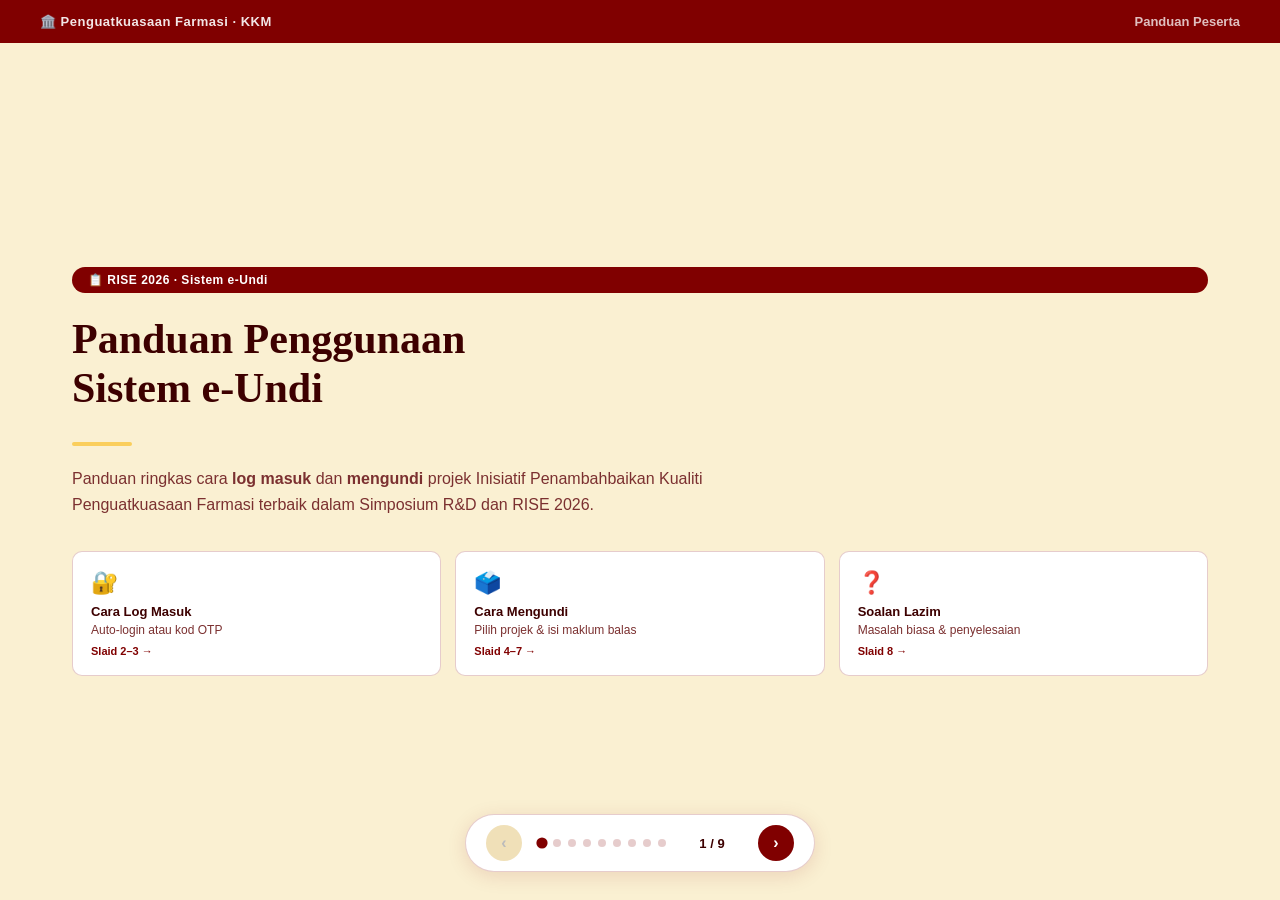
==== eUndi_RISE2026_Slaid_Peserta.html @ 943deac8 "kemaskini kad eUndi: guna eUndi_RISE2026_Slaid_Peserta.html" ====
<!DOCTYPE html>
<html lang="ms">
<head>
<meta charset="UTF-8">
<meta name="viewport" content="width=device-width, initial-scale=1.0">
<title>e-Undi RISE 2026 — Slaid Panduan Peserta</title>
<style>
*,*::before,*::after{box-sizing:border-box;margin:0;padding:0;}
:root{
  --cream:#FAF0D2;
  --cream-dark:#F0E0B8;
  --maroon:#800000;
  --maroon-dark:#3D0000;
  --maroon-light:#A52A2A;
  --maroon-bg:rgba(128,0,0,.08);
  --maroon-border:rgba(128,0,0,.2);
  --white:#FFFFFF;
  --grey:#7B3030;
  --gold:#FACE5C;
  --red-soft:#f87171;
  --transition:.45s cubic-bezier(.4,0,.2,1);
}

html,body{height:100%;overflow:hidden;font-family:'Segoe UI',Arial,sans-serif;background:var(--cream);}

/* ── Slide engine ── */
.deck{position:relative;width:100%;height:100vh;overflow:hidden;}
.slide{
  position:absolute;inset:0;
  display:flex;flex-direction:column;
  padding:0;
  opacity:0;pointer-events:none;
  transform:translateX(60px);
  transition:opacity var(--transition),transform var(--transition);
  background:var(--cream);
  overflow:hidden;
}
.slide.active{opacity:1;pointer-events:auto;transform:translateX(0);}
.slide.exit-left{opacity:0;transform:translateX(-60px);}

/* ── Header bar ── */
.slide-header{
  display:flex;align-items:center;justify-content:space-between;
  padding:14px 40px;
  background:var(--maroon);
  color:#fff;
  flex-shrink:0;
}
.sh-brand{font-size:13px;font-weight:700;letter-spacing:.5px;opacity:.9;}
.sh-title{font-size:13px;font-weight:600;opacity:.75;text-align:right;}

/* ── Slide body ── */
.slide-body{
  flex:1;display:flex;flex-direction:column;justify-content:center;
  padding:32px 72px;
  overflow:hidden;
}

/* ── Eyebrow ── */
.eyebrow{
  font-size:11px;letter-spacing:3px;text-transform:uppercase;
  color:var(--maroon);font-weight:700;margin-bottom:10px;
}

/* ── Headings ── */
h1.slide-h1{
  font-family:Georgia,'Times New Roman',serif;
  font-size:42px;font-weight:800;color:var(--maroon-dark);
  line-height:1.15;margin-bottom:14px;
}
h2.slide-h2{
  font-family:Georgia,'Times New Roman',serif;
  font-size:30px;font-weight:800;color:var(--maroon-dark);
  line-height:1.2;margin-bottom:12px;
}
.slide-sub{font-size:16px;color:var(--grey);line-height:1.65;max-width:680px;}

/* ── Cards grid ── */
.cards{display:grid;gap:16px;margin-top:20px;}
.cards.col2{grid-template-columns:repeat(2,1fr);}
.cards.col3{grid-template-columns:repeat(3,1fr);}
.card{
  background:var(--white);border:1px solid var(--maroon-border);
  border-radius:12px;padding:20px;
}
.card-ico{font-size:24px;margin-bottom:10px;}
.card-title{font-size:14px;font-weight:800;color:var(--maroon-dark);margin-bottom:6px;}
.card-desc{font-size:13px;color:var(--grey);line-height:1.55;}
.card.accent{border-left:4px solid var(--maroon);background:var(--maroon-bg);}
.card.accent .card-title{color:var(--maroon);}

/* ── Steps ── */
.steps{display:flex;flex-direction:column;gap:14px;margin-top:16px;}
.step{display:flex;align-items:flex-start;gap:16px;}
.step-num{
  width:32px;height:32px;border-radius:50%;
  background:var(--maroon);color:#fff;
  font-size:13px;font-weight:800;
  display:flex;align-items:center;justify-content:center;
  flex-shrink:0;margin-top:2px;
}
.step-content{}
.step-title{font-size:14px;font-weight:800;color:var(--maroon-dark);margin-bottom:2px;}
.step-desc{font-size:13px;color:var(--grey);line-height:1.55;}

/* ── Two-column layout ── */
.two-col{display:grid;grid-template-columns:1fr 1fr;gap:32px;align-items:center;margin-top:16px;}
.two-col.wide{grid-template-columns:1.2fr 1fr;}

/* ── Mock mini (login) ── */
.mini-mock{
  background:var(--white);border-radius:12px;overflow:hidden;
  box-shadow:0 8px 32px rgba(128,0,0,.15);
}
.mini-mock-bar{background:linear-gradient(135deg,#800000,#4a0000);padding:14px 18px;text-align:center;}
.mini-mock-bar .mml{font-size:9px;color:var(--gold);letter-spacing:2px;text-transform:uppercase;font-weight:700;margin-bottom:4px;}
.mini-mock-bar .mmt{font-size:11px;font-weight:800;color:#fff;line-height:1.4;}
.mini-mock-body{padding:18px;}
.mini-mock-label{font-size:10px;font-weight:700;color:#6e7781;text-transform:uppercase;margin-bottom:5px;}
.mini-mock-input{width:100%;padding:9px 11px;border:1.5px solid #d0d7de;border-radius:7px;font-size:13px;color:#24292f;background:#fff;margin-bottom:12px;}
.mini-mock-otp{font-size:22px;font-weight:700;letter-spacing:8px;text-align:center;color:#800000;border:1.5px solid #d0d7de;border-radius:7px;padding:9px;width:100%;margin-bottom:12px;}
.mini-mock-btn{width:100%;padding:11px;border:none;border-radius:7px;font-size:13px;font-weight:700;background:#800000;color:#fff;cursor:default;}
.mini-mock-link{display:block;text-align:center;margin-top:8px;font-size:11px;color:#6e7781;}
.mini-mock-spin{display:flex;align-items:center;gap:12px;padding:8px 0;}
.mini-mock-spinner{width:32px;height:32px;border:3px solid #f0e6d8;border-top-color:#800000;border-radius:50%;animation:spin .7s linear infinite;flex-shrink:0;}
@keyframes spin{to{transform:rotate(360deg);}}
.mini-mock-spin-text{font-size:13px;color:#555;}

/* ── Criteria box ── */
.criteria-box{
  background:var(--maroon-bg);border-left:4px solid var(--maroon);
  border-radius:8px;padding:16px 20px;margin-top:16px;
}
.criteria-box b{display:block;font-size:13px;font-weight:800;color:var(--maroon-dark);margin-bottom:8px;}
.criteria-box ul{padding-left:18px;}
.criteria-box li{font-size:13px;color:var(--grey);line-height:1.8;}

/* ── Feedback fields ── */
.fb-fields{display:flex;flex-direction:column;gap:12px;margin-top:16px;}
.fb-field{background:var(--white);border:1px solid var(--maroon-border);border-radius:8px;padding:14px 16px;}
.fb-field-num{font-size:10px;font-weight:700;color:var(--maroon);text-transform:uppercase;letter-spacing:1px;margin-bottom:4px;}
.fb-field-label{font-size:13px;font-weight:700;color:var(--maroon-dark);line-height:1.4;}
.fb-req-badge{display:inline-block;background:var(--maroon);color:#fff;font-size:10px;font-weight:700;padding:2px 7px;border-radius:10px;margin-left:6px;vertical-align:middle;}

/* ── FAQ ── */
.faq-list{display:flex;flex-direction:column;gap:10px;margin-top:16px;}
.faq-item{background:var(--white);border:1px solid var(--maroon-border);border-radius:8px;padding:14px 16px;}
.faq-q{font-size:13px;font-weight:800;color:var(--maroon-dark);margin-bottom:4px;display:flex;gap:10px;align-items:flex-start;}
.faq-q .fq-ico{color:var(--maroon);flex-shrink:0;}
.faq-a{font-size:12.5px;color:var(--grey);line-height:1.6;padding-left:22px;}

/* ── Callout ── */
.callout{
  background:var(--maroon-bg);border:1px solid var(--maroon-border);
  border-radius:10px;padding:14px 18px;
  display:flex;gap:12px;align-items:flex-start;margin-top:16px;
}
.callout .ci{font-size:18px;flex-shrink:0;}
.callout p{font-size:13px;color:var(--maroon-dark);line-height:1.6;}
.callout strong{color:var(--maroon);}

/* ── Title slide specific ── */
.title-slide .slide-body{padding:48px 72px;justify-content:center;}
.title-badge{
  display:inline-flex;align-items:center;gap:8px;
  background:var(--maroon);color:#fff;
  font-size:12px;font-weight:700;padding:6px 16px;border-radius:20px;
  margin-bottom:22px;letter-spacing:.5px;
}
.title-divider{width:60px;height:4px;background:var(--gold);border-radius:2px;margin:16px 0 20px;}
.title-cards{display:grid;grid-template-columns:repeat(3,1fr);gap:14px;margin-top:32px;}
.title-card{
  background:var(--white);border:1px solid var(--maroon-border);
  border-radius:10px;padding:18px;cursor:pointer;transition:all .2s;
}
.title-card:hover{border-color:var(--maroon);box-shadow:0 6px 20px rgba(128,0,0,.12);transform:translateY(-2px);}
.title-card .tc-ico{font-size:22px;margin-bottom:8px;}
.title-card .tc-title{font-size:13px;font-weight:800;color:var(--maroon-dark);margin-bottom:4px;}
.title-card .tc-desc{font-size:12px;color:var(--grey);}
.title-card .tc-go{font-size:11px;font-weight:700;color:var(--maroon);margin-top:8px;display:block;}

/* ── Close / final slide ── */
.final-big{font-size:64px;margin-bottom:16px;}
.contact-box{
  background:var(--white);border:1px solid var(--maroon-border);
  border-radius:12px;padding:24px 28px;margin-top:20px;max-width:480px;
}
.contact-box .ct{font-size:14px;font-weight:800;color:var(--maroon-dark);margin-bottom:6px;}
.contact-box .cd{font-size:13px;color:var(--grey);line-height:1.6;}

/* ── Nav controls ── */
#nav{
  position:fixed;bottom:28px;left:50%;transform:translateX(-50%);
  display:flex;align-items:center;gap:16px;
  background:var(--white);border:1px solid var(--maroon-border);
  border-radius:40px;padding:10px 20px;
  box-shadow:0 4px 20px rgba(128,0,0,.12);
  z-index:999;
}
.nav-btn{
  width:36px;height:36px;border-radius:50%;border:none;cursor:pointer;
  background:var(--maroon);color:#fff;font-size:16px;font-weight:700;
  display:flex;align-items:center;justify-content:center;
  transition:all .15s;
}
.nav-btn:hover{background:var(--maroon-light);}
.nav-btn:disabled{background:var(--cream-dark);color:#bbb;cursor:not-allowed;}
#slide-counter{font-size:13px;font-weight:700;color:var(--maroon-dark);min-width:60px;text-align:center;}
.nav-dots{display:flex;gap:7px;align-items:center;}
.nav-dot{
  width:8px;height:8px;border-radius:50%;
  background:rgba(128,0,0,.2);border:none;cursor:pointer;padding:0;
  transition:all .2s;
}
.nav-dot.active{background:var(--maroon);transform:scale(1.4);}

/* ── Progress bar ── */
#progress{
  position:fixed;top:0;left:0;height:3px;
  background:linear-gradient(90deg,var(--gold),var(--maroon));
  transition:width .3s ease;z-index:1000;
}

/* ── Pill / badge ── */
.pill{
  display:inline-block;background:var(--maroon);color:#fff;
  font-size:11px;font-weight:700;padding:3px 10px;border-radius:12px;
}
.pill.soft{background:var(--maroon-bg);color:var(--maroon);border:1px solid var(--maroon-border);}

/* ── Responsive ── */
@media(max-width:700px){
  .slide-body{padding:24px 28px;}
  h1.slide-h1{font-size:28px;}
  h2.slide-h2{font-size:22px;}
  .two-col,.cards.col2,.cards.col3,.title-cards{grid-template-columns:1fr;}
}
</style>
</head>
<body>

<div id="progress"></div>

<div class="deck" id="deck">

  <!-- ══════════ SLAID 1: TAJUK ══════════ -->
  <div class="slide title-slide active" data-slide="1">
    <div class="slide-header">
      <span class="sh-brand">🏛️ Penguatkuasaan Farmasi · KKM</span>
      <span class="sh-title">Panduan Peserta</span>
    </div>
    <div class="slide-body">
      <div class="title-badge">📋 RISE 2026 · Sistem e-Undi</div>
      <h1 class="slide-h1">Panduan Penggunaan<br>Sistem e-Undi</h1>
      <div class="title-divider"></div>
      <p class="slide-sub">Panduan ringkas cara <strong>log masuk</strong> dan <strong>mengundi</strong> projek Inisiatif Penambahbaikan Kualiti Penguatkuasaan Farmasi terbaik dalam Simposium R&amp;D dan RISE 2026.</p>
      <div class="title-cards">
        <div class="title-card" onclick="goTo(2)">
          <div class="tc-ico">🔐</div>
          <div class="tc-title">Cara Log Masuk</div>
          <div class="tc-desc">Auto-login atau kod OTP</div>
          <span class="tc-go">Slaid 2–3 →</span>
        </div>
        <div class="title-card" onclick="goTo(4)">
          <div class="tc-ico">🗳️</div>
          <div class="tc-title">Cara Mengundi</div>
          <div class="tc-desc">Pilih projek &amp; isi maklum balas</div>
          <span class="tc-go">Slaid 4–7 →</span>
        </div>
        <div class="title-card" onclick="goTo(8)">
          <div class="tc-ico">❓</div>
          <div class="tc-title">Soalan Lazim</div>
          <div class="tc-desc">Masalah biasa &amp; penyelesaian</div>
          <span class="tc-go">Slaid 8 →</span>
        </div>
      </div>
    </div>
  </div>

  <!-- ══════════ SLAID 2: LOG MASUK ══════════ -->
  <div class="slide" data-slide="2">
    <div class="slide-header">
      <span class="sh-brand">🔐 Log Masuk</span>
      <span class="sh-title">Panduan 1</span>
    </div>
    <div class="slide-body">
      <div class="eyebrow">Panduan 1 · Log Masuk</div>
      <h2 class="slide-h2">Dua Cara Log Masuk</h2>
      <p class="slide-sub">Akses kepada sistem terhad kepada emel rasmi <span class="pill soft">@moh.gov.my</span> peserta persidangan sahaja.</p>
      <div class="cards col2" style="margin-top:24px;">
        <div class="card accent">
          <div class="card-ico">⚡</div>
          <div class="card-title">Kaedah 1 — Auto-Login</div>
          <div class="card-desc" style="margin-bottom:14px;">Sistem mengesahkan akaun anda secara automatik apabila halaman dibuka. Jika berjaya, anda terus ke borang pengundian tanpa perlu taip apa-apa.</div>
          <span class="pill">@moh.gov.my yang layak</span>
        </div>
        <div class="card accent">
          <div class="card-ico">✉️</div>
          <div class="card-title">Kaedah 2 — Kod OTP</div>
          <div class="card-desc" style="margin-bottom:14px;">Jika auto-login gagal, masukkan emel anda dan sistem akan menghantar kod OTP 6 digit. Masukkan kod tersebut untuk log masuk.</div>
          <span class="pill">Sah selama 10 minit</span>
        </div>
      </div>
      <div class="callout">
        <span class="ci">🛡️</span>
        <p>Sesi anda sah selama <strong>8 jam</strong>. OTP sah selama <strong>10 minit</strong> sahaja. Jangan kongsi kod OTP anda dengan sesiapa.</p>
      </div>
    </div>
  </div>

  <!-- ══════════ SLAID 3: LANGKAH LOG MASUK OTP ══════════ -->
  <div class="slide" data-slide="3">
    <div class="slide-header">
      <span class="sh-brand">🔐 Log Masuk — Langkah OTP</span>
      <span class="sh-title">Panduan 1 (sambungan)</span>
    </div>
    <div class="slide-body">
      <div class="eyebrow">Panduan 1 · Proses Log Masuk OTP</div>
      <h2 class="slide-h2">Langkah-Langkah Log Masuk</h2>
      <div class="two-col wide" style="margin-top:4px;">
        <div class="steps">
          <div class="step">
            <div class="step-num">1</div>
            <div class="step-content">
              <div class="step-title">Buka pautan sistem</div>
              <div class="step-desc">Klik pautan e-Undi yang dikongsi oleh Urus Setia melalui pelayar web.</div>
            </div>
          </div>
          <div class="step">
            <div class="step-num">2</div>
            <div class="step-content">
              <div class="step-title">Sistem mengesahkan akaun</div>
              <div class="step-desc">Auto-login dijalankan. Jika berjaya — anda terus ke borang. Jika gagal — lanjut ke langkah 3.</div>
            </div>
          </div>
          <div class="step">
            <div class="step-num">3</div>
            <div class="step-content">
              <div class="step-title">Masukkan alamat emel</div>
              <div class="step-desc">Taipkan emel rasmi <strong>@moh.gov.my</strong> anda, kemudian klik <em>"Hantar Kod OTP"</em>.</div>
            </div>
          </div>
          <div class="step">
            <div class="step-num">4</div>
            <div class="step-content">
              <div class="step-title">Masukkan kod OTP (6 digit)</div>
              <div class="step-desc">Semak emel anda. Masukkan kod 6 digit, klik <em>"Sahkan &amp; Log Masuk"</em>.</div>
            </div>
          </div>
          <div class="step">
            <div class="step-num">5</div>
            <div class="step-content">
              <div class="step-title">Log masuk berjaya</div>
              <div class="step-desc">Anda dialihkan ke borang pengundian. Sedia untuk mengundi!</div>
            </div>
          </div>
        </div>
        <div class="mini-mock">
          <div class="mini-mock-bar">
            <div class="mml">Sistem e-Undi · RISE 2026</div>
            <div class="mmt">🔐 Log Masuk Sistem</div>
          </div>
          <div class="mini-mock-body">
            <div class="mini-mock-spin">
              <div class="mini-mock-spinner"></div>
              <div class="mini-mock-spin-text">Mengesahkan akaun anda...</div>
            </div>
            <div style="border-top:1px solid #eee;margin:12px 0 10px;"></div>
            <div class="mini-mock-label">Alamat Emel</div>
            <input class="mini-mock-input" value="ali.bin.ahmad@moh.gov.my" readonly>
            <button class="mini-mock-btn">Hantar Kod OTP →</button>
            <div style="border-top:1px solid #eee;margin:12px 0 10px;"></div>
            <div class="mini-mock-label">Kod OTP (6 digit)</div>
            <input class="mini-mock-otp" value="4 7 2 9 1 5" readonly>
            <button class="mini-mock-btn">✅ Sahkan &amp; Log Masuk</button>
            <span class="mini-mock-link">🔄 Hantar semula OTP</span>
          </div>
        </div>
      </div>
    </div>
  </div>

  <!-- ══════════ SLAID 4: BORANG PENGUNDIAN ══════════ -->
  <div class="slide" data-slide="4">
    <div class="slide-header">
      <span class="sh-brand">🗳️ Cara Mengundi</span>
      <span class="sh-title">Panduan 2</span>
    </div>
    <div class="slide-body">
      <div class="eyebrow">Panduan 2 · Borang Pengundian</div>
      <h2 class="slide-h2">Borang Pengundian</h2>
      <p class="slide-sub">Selepas log masuk, borang pengundian dipaparkan secara automatik. Anda perlu melengkapkan <strong>dua bahagian</strong> sebelum menghantar undi.</p>
      <div class="cards col2" style="margin-top:20px;">
        <div class="card accent">
          <div class="card-ico">🗳️</div>
          <div class="card-title">Bahagian 1 — Pilihan Projek</div>
          <div class="card-desc">Semak poster dan abstrak setiap projek, kemudian pilih <strong>tepat 3 projek</strong> terbaik berdasarkan kriteria penilaian.</div>
        </div>
        <div class="card accent">
          <div class="card-ico">💬</div>
          <div class="card-title">Bahagian 2 — Maklum Balas <span class="pill" style="font-size:10px;">Wajib</span></div>
          <div class="card-desc">Isi ketiga-tiga ruangan maklum balas. Bahagian ini <strong>wajib</strong> — undi tidak boleh dihantar jika maklum balas tidak lengkap.</div>
        </div>
      </div>
      <div class="criteria-box">
        <b>Kriteria Pemilihan Projek:</b>
        <ul>
          <li>Kualiti projek</li>
          <li>Kreativiti dan inovasi</li>
          <li>Impak serta nilai tambah kepada penguatkuasaan farmasi</li>
          <li>Keberkesanan penyampaian dan daya tarikan pembentangan</li>
        </ul>
      </div>
    </div>
  </div>

  <!-- ══════════ SLAID 5: PILIH PROJEK ══════════ -->
  <div class="slide" data-slide="5">
    <div class="slide-header">
      <span class="sh-brand">🗳️ Pilih Projek</span>
      <span class="sh-title">Panduan 2 · Bahagian 1</span>
    </div>
    <div class="slide-body">
      <div class="eyebrow">Panduan 2 · Bahagian 1 — Pilihan Projek</div>
      <h2 class="slide-h2">Cara Memilih 3 Projek</h2>
      <div class="two-col">
        <div class="steps">
          <div class="step">
            <div class="step-num">1</div>
            <div class="step-content">
              <div class="step-title">Semak dokumen projek</div>
              <div class="step-desc">Klik butang <strong>📄 Poster</strong> atau <strong>📋 Abstrak</strong> pada setiap kad projek untuk membaca dokumen sebelum membuat penilaian.</div>
            </div>
          </div>
          <div class="step">
            <div class="step-num">2</div>
            <div class="step-content">
              <div class="step-title">Pilih projek</div>
              <div class="step-desc">Klik pada kad projek atau tandakan kotak semak <em>"Pilih projek ini"</em>. Kad yang dipilih akan diserlahkan.</div>
            </div>
          </div>
          <div class="step">
            <div class="step-num">3</div>
            <div class="step-content">
              <div class="step-title">Pilih tepat 3 projek</div>
              <div class="step-desc">Anda mesti memilih <strong>tepat 3 projek</strong>. Sistem akan menghalang pilihan ke-4. Nyahpilih sebelum menukar pilihan.</div>
            </div>
          </div>
          <div class="step">
            <div class="step-num">4</div>
            <div class="step-content">
              <div class="step-title">Semak penanda pilihan</div>
              <div class="step-desc">Bar bawah menunjukkan <em>"Dipilih: X daripada 3 projek"</em>. Pastikan kiraan mencapai 3.</div>
            </div>
          </div>
        </div>
        <div>
          <div class="card" style="margin-bottom:12px;border-color:var(--gold);background:rgba(250,206,92,.08);">
            <div style="display:flex;justify-content:space-between;align-items:flex-start;margin-bottom:8px;">
              <span style="background:#800000;color:var(--gold);font-size:10px;font-weight:800;padding:2px 8px;border-radius:4px;">QII-02</span>
              <span style="font-size:18px;">✅</span>
            </div>
            <div style="font-size:13px;font-weight:700;color:var(--maroon-dark);margin-bottom:10px;">Aplikasi Semakan Status Sampel Forensik Farmasi</div>
            <div style="display:flex;gap:6px;margin-bottom:10px;">
              <button style="padding:5px 10px;border:1px solid var(--maroon-border);border-radius:6px;font-size:11px;background:var(--white);color:var(--maroon-dark);">📄 Poster</button>
              <button style="padding:5px 10px;border:1px solid var(--maroon-border);border-radius:6px;font-size:11px;background:var(--white);color:var(--maroon-dark);">📋 Abstrak</button>
            </div>
            <div style="border-top:1px solid var(--maroon-border);padding-top:8px;font-size:12px;color:var(--grey);">☑ Pilih projek ini</div>
          </div>
          <div class="callout" style="margin-top:0;">
            <span class="ci">💡</span>
            <p>Semak poster dan abstrak <strong>sebelum</strong> membuat pilihan undi. Undi adalah <strong>muktamad</strong> dan tidak boleh diubah.</p>
          </div>
        </div>
      </div>
    </div>
  </div>

  <!-- ══════════ SLAID 6: MAKLUM BALAS ══════════ -->
  <div class="slide" data-slide="6">
    <div class="slide-header">
      <span class="sh-brand">💬 Maklum Balas Peserta</span>
      <span class="sh-title">Panduan 2 · Bahagian 2</span>
    </div>
    <div class="slide-body">
      <div class="eyebrow">Panduan 2 · Bahagian 2 — Maklum Balas</div>
      <h2 class="slide-h2">Maklum Balas Peserta <span class="pill" style="font-size:14px;vertical-align:middle;">Wajib</span></h2>
      <p class="slide-sub" style="margin-bottom:0;">Ketiga-tiga ruangan maklum balas di bawah adalah <strong>wajib diisi</strong> sebelum undi boleh dihantar. Pandangan anda digunakan bagi menambah baik pelaksanaan RISE pada masa hadapan.</p>
      <div class="fb-fields">
        <div class="fb-field">
          <div class="fb-field-num">Ruangan 1</div>
          <div class="fb-field-label">Penilaian dan Maklum Balas terhadap Projek R&amp;D Penguatkuasaan Farmasi</div>
        </div>
        <div class="fb-field">
          <div class="fb-field-num">Ruangan 2</div>
          <div class="fb-field-label">Penilaian dan Maklum Balas terhadap Projek Inisiatif Penambahbaikan Kualiti Penguatkuasaan Farmasi</div>
        </div>
        <div class="fb-field">
          <div class="fb-field-num">Ruangan 3</div>
          <div class="fb-field-label">Penilaian dan Maklum Balas terhadap Penganjuran RISE 2026</div>
        </div>
      </div>
    </div>
  </div>

  <!-- ══════════ SLAID 7: HANTAR UNDI ══════════ -->
  <div class="slide" data-slide="7">
    <div class="slide-header">
      <span class="sh-brand">✓ Hantar Undi</span>
      <span class="sh-title">Panduan 2 · Penghantaran</span>
    </div>
    <div class="slide-body">
      <div class="eyebrow">Panduan 2 · Penghantaran Undi</div>
      <h2 class="slide-h2">Cara Hantar Undi</h2>
      <div class="two-col">
        <div class="steps">
          <div class="step">
            <div class="step-num">1</div>
            <div class="step-content">
              <div class="step-title">Pastikan syarat dipenuhi</div>
              <div class="step-desc">Tepat <strong>3 projek dipilih</strong> <em>dan</em> <strong>ketiga-tiga maklum balas diisi</strong>. Jika syarat belum lengkap, mesej amaran akan dipaparkan.</div>
            </div>
          </div>
          <div class="step">
            <div class="step-num">2</div>
            <div class="step-content">
              <div class="step-title">Klik "✓ Hantar Undi"</div>
              <div class="step-desc">Butang hanya aktif apabila kedua-dua syarat di atas dipenuhi. Klik untuk meneruskan.</div>
            </div>
          </div>
          <div class="step">
            <div class="step-num">3</div>
            <div class="step-content">
              <div class="step-title">Sahkan dalam tetingkap pengesahan</div>
              <div class="step-desc">Semak senarai 3 projek pilihan anda. Klik <em>"Ya, Hantar Undi"</em> untuk menghantar secara muktamad.</div>
            </div>
          </div>
          <div class="step">
            <div class="step-num">4</div>
            <div class="step-content">
              <div class="step-title">Undi berjaya direkodkan</div>
              <div class="step-desc">Skrin pengesahan dipaparkan. Undi anda telah selamat tersimpan dalam sistem.</div>
            </div>
          </div>
        </div>
        <div>
          <div class="callout" style="margin-top:0;">
            <span class="ci">⚠️</span>
            <p>Undi adalah <strong>muktamad</strong> dan tidak boleh diubah selepas dihantar. Semak pilihan anda dengan teliti sebelum mengesahkan.</p>
          </div>
          <div style="margin-top:14px;background:var(--white);border:1px solid var(--maroon-border);border-radius:10px;padding:16px 18px;">
            <div style="font-size:12px;font-weight:700;color:var(--grey);margin-bottom:10px;text-transform:uppercase;letter-spacing:.5px;">Bar Penghantaran</div>
            <div style="display:flex;justify-content:space-between;align-items:center;gap:10px;">
              <div>
                <div style="font-size:12px;color:var(--grey);">Dipilih: <span style="font-weight:800;color:var(--maroon);font-size:16px;">3</span> daripada <strong>3</strong> projek</div>
                <div style="font-size:11px;color:var(--grey);margin-top:2px;">Maklum balas: ✅ Lengkap</div>
              </div>
              <button style="background:#800000;color:#fff;border:none;padding:10px 16px;border-radius:8px;font-size:13px;font-weight:800;cursor:default;">✓ Hantar Undi</button>
            </div>
          </div>
        </div>
      </div>
    </div>
  </div>

  <!-- ══════════ SLAID 8: SOALAN LAZIM ══════════ -->
  <div class="slide" data-slide="8">
    <div class="slide-header">
      <span class="sh-brand">❓ Soalan Lazim dan Petua</span>
      <span class="sh-title">Bantuan</span>
    </div>
    <div class="slide-body">
      <div class="eyebrow">Bantuan</div>
      <h2 class="slide-h2">Soalan Lazim dan Petua</h2>
      <div class="faq-list">
        <div class="faq-item">
          <div class="faq-q"><span class="fq-ico">Q</span><span>Kod OTP saya tidak sampai?</span></div>
          <div class="faq-a">Semak folder spam/sampah dalam emel anda. OTP sah selama 10 minit — jika tamat tempoh, klik "🔄 Hantar semula OTP". Jika masalah berterusan, hubungi Urus Setia.</div>
        </div>
        <div class="faq-item">
          <div class="faq-q"><span class="fq-ico">Q</span><span>Emel saya bukan @moh.gov.my — boleh undi?</span></div>
          <div class="faq-a">Tidak. Akses terhad kepada emel rasmi <strong>@moh.gov.my</strong> peserta persidangan sahaja. Hubungi Urus Setia jika ada masalah.</div>
        </div>
        <div class="faq-item">
          <div class="faq-q"><span class="fq-ico">Q</span><span>Butang "Hantar Undi" tidak aktif?</span></div>
          <div class="faq-a">Butang aktif hanya apabila <strong>tepat 3 projek dipilih</strong> DAN <strong>ketiga-tiga maklum balas diisi</strong>. Semak kedua-dua syarat tersebut.</div>
        </div>
        <div class="faq-item">
          <div class="faq-q"><span class="fq-ico">Q</span><span>Undi boleh diubah selepas dihantar?</span></div>
          <div class="faq-a">Tidak. Undi adalah muktamad. Tetingkap pengesahan dipaparkan sebelum penghantaran — semak pilihan anda dengan teliti. Jika kesilapan berlaku, hubungi pentadbir sistem.</div>
        </div>
        <div class="faq-item">
          <div class="faq-q"><span class="fq-ico">Q</span><span>Menggunakan komputer yang dikongsi — bagaimana log keluar?</span></div>
          <div class="faq-a">Klik "🚪 Log Keluar" di penjuru atas kanan. Sesi akan ditamatkan. Penting untuk dilakukan pada peranti yang dikongsi.</div>
        </div>
      </div>
    </div>
  </div>

  <!-- ══════════ SLAID 9: PENUTUP ══════════ -->
  <div class="slide" data-slide="9">
    <div class="slide-header">
      <span class="sh-brand">📞 Hubungi Urus Setia</span>
      <span class="sh-title">Penutup</span>
    </div>
    <div class="slide-body" style="align-items:flex-start;">
      <div class="eyebrow">Penutup</div>
      <h2 class="slide-h2">Terima kasih kerana mengundi!</h2>
      <p class="slide-sub" style="margin-bottom:0;">Pandangan dan cadangan anda amat dihargai — segala maklum balas yang diberikan akan digunakan bagi menambah baik pelaksanaan RISE pada masa hadapan.</p>
      <div class="contact-box">
        <div class="ct">📞 Perlu bantuan?</div>
        <div class="cd">Hubungi Urus Setia / Jawatankuasa RISE 2026 untuk sebarang pertanyaan berkaitan pendaftaran pengundi, masalah log masuk, atau isu teknikal semasa sesi pengundian.</div>
      </div>
      <div class="cards col3" style="margin-top:20px;">
        <div class="card" style="text-align:center;">
          <div style="font-size:28px;margin-bottom:8px;">🔐</div>
          <div class="card-title">Log Masuk</div>
          <div class="card-desc">Auto-login atau OTP @moh.gov.my</div>
        </div>
        <div class="card" style="text-align:center;">
          <div style="font-size:28px;margin-bottom:8px;">🗳️</div>
          <div class="card-title">Pilih 3 Projek</div>
          <div class="card-desc">Semak poster &amp; abstrak sebelum mengundi</div>
        </div>
        <div class="card" style="text-align:center;">
          <div style="font-size:28px;margin-bottom:8px;">💬</div>
          <div class="card-title">Isi Maklum Balas</div>
          <div class="card-desc">3 ruangan wajib sebelum hantar undi</div>
        </div>
      </div>
      <div style="margin-top:20px;font-size:12px;color:var(--grey);text-align:center;width:100%;">Jawatankuasa RISE © 2026 · Penguatkuasaan Farmasi, Kementerian Kesihatan Malaysia</div>
    </div>
  </div>

</div><!-- /.deck -->

<!-- Navigation -->
<div id="nav">
  <button class="nav-btn" id="btn-prev" onclick="prevSlide()" disabled>‹</button>
  <div class="nav-dots" id="nav-dots"></div>
  <span id="slide-counter">1 / 9</span>
  <button class="nav-btn" id="btn-next" onclick="nextSlide()">›</button>
</div>

<script>
var TOTAL = 9;
var current = 1;

function buildDots() {
  var c = document.getElementById('nav-dots');
  for (var i = 1; i <= TOTAL; i++) {
    var d = document.createElement('button');
    d.className = 'nav-dot' + (i === 1 ? ' active' : '');
    d.setAttribute('data-s', i);
    d.onclick = (function(n){ return function(){ goTo(n); }; })(i);
    c.appendChild(d);
  }
}

function goTo(n) {
  if (n < 1 || n > TOTAL || n === current) return;
  var prev = document.querySelector('.slide.active');
  if (prev) { prev.classList.add('exit-left'); prev.classList.remove('active'); }
  setTimeout(function() { if (prev) prev.classList.remove('exit-left'); }, 460);
  current = n;
  var next = document.querySelector('.slide[data-slide="'+n+'"]');
  if (next) { next.classList.add('active'); }
  updateNav();
}

function nextSlide() { goTo(current + 1); }
function prevSlide() { goTo(current - 1); }

function updateNav() {
  document.getElementById('slide-counter').textContent = current + ' / ' + TOTAL;
  document.getElementById('btn-prev').disabled = current === 1;
  document.getElementById('btn-next').disabled = current === TOTAL;
  document.querySelectorAll('.nav-dot').forEach(function(d) {
    d.classList.toggle('active', parseInt(d.getAttribute('data-s')) === current);
  });
  var pct = ((current - 1) / (TOTAL - 1)) * 100;
  document.getElementById('progress').style.width = pct + '%';
}

document.addEventListener('keydown', function(e) {
  if (e.key === 'ArrowRight' || e.key === 'ArrowDown') nextSlide();
  if (e.key === 'ArrowLeft'  || e.key === 'ArrowUp')   prevSlide();
});

// Swipe support
var touchX = null;
document.addEventListener('touchstart', function(e){ touchX = e.touches[0].clientX; });
document.addEventListener('touchend', function(e){
  if (touchX === null) return;
  var dx = e.changedTouches[0].clientX - touchX;
  if (Math.abs(dx) > 50) { dx < 0 ? nextSlide() : prevSlide(); }
  touchX = null;
});

buildDots();
updateNav();
</script>
</body>
</html>
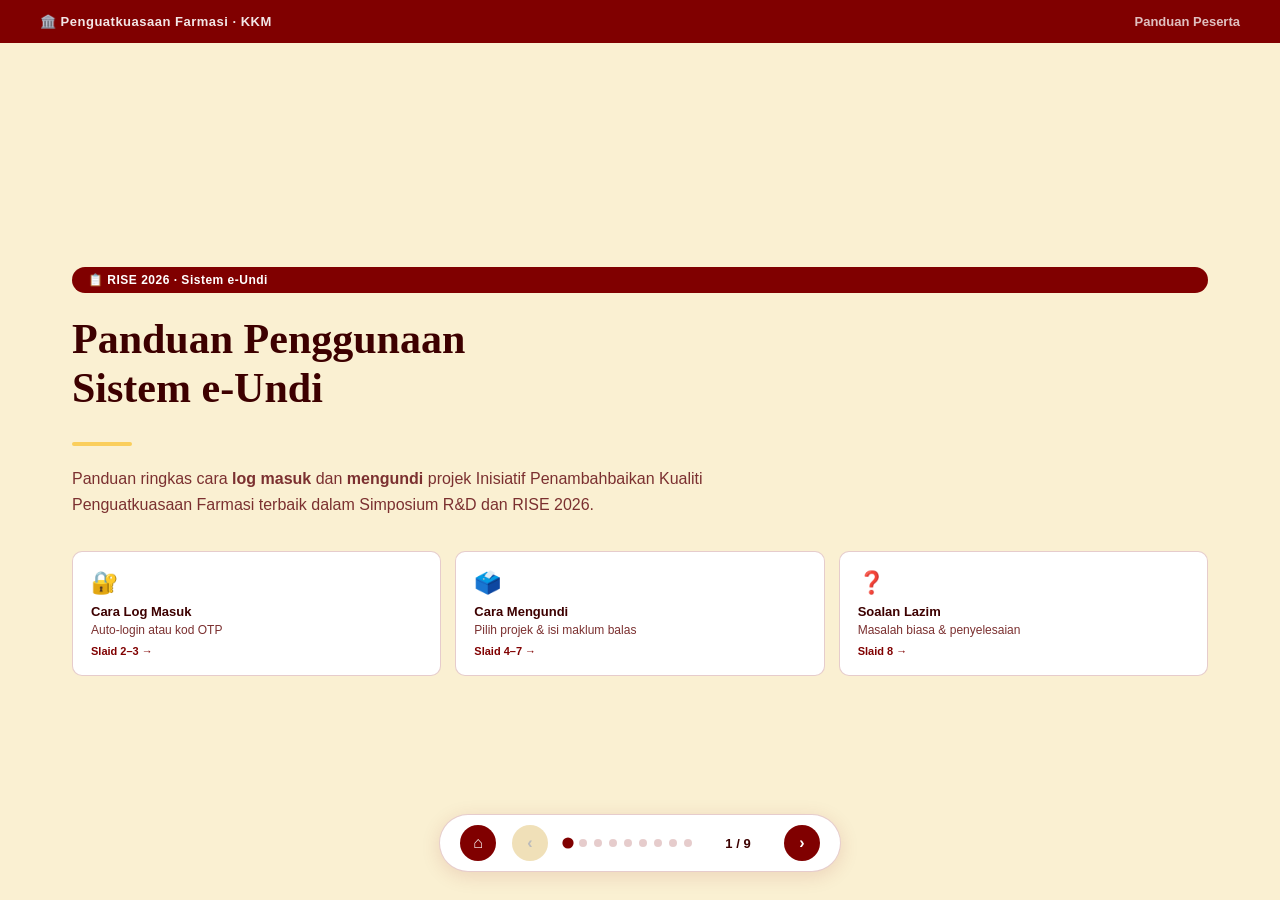
==== commit f23a28ac: "eUndi: tambah butang Home, buka dalam tab sama" ====
--- a/eUndi_RISE2026_Slaid_Peserta.html
+++ b/eUndi_RISE2026_Slaid_Peserta.html
@@ -636,6 +636,7 @@
 
 <!-- Navigation -->
 <div id="nav">
+  <button class="nav-btn" id="btn-home" onclick="goHome()" title="Kembali ke Laman Utama">⌂</button>
   <button class="nav-btn" id="btn-prev" onclick="prevSlide()" disabled>‹</button>
   <div class="nav-dots" id="nav-dots"></div>
   <span id="slide-counter">1 / 9</span>
@@ -670,6 +671,7 @@
 
 function nextSlide() { goTo(current + 1); }
 function prevSlide() { goTo(current - 1); }
+function goHome() { window.location.href = 'index.html'; }
 
 function updateNav() {
   document.getElementById('slide-counter').textContent = current + ' / ' + TOTAL;
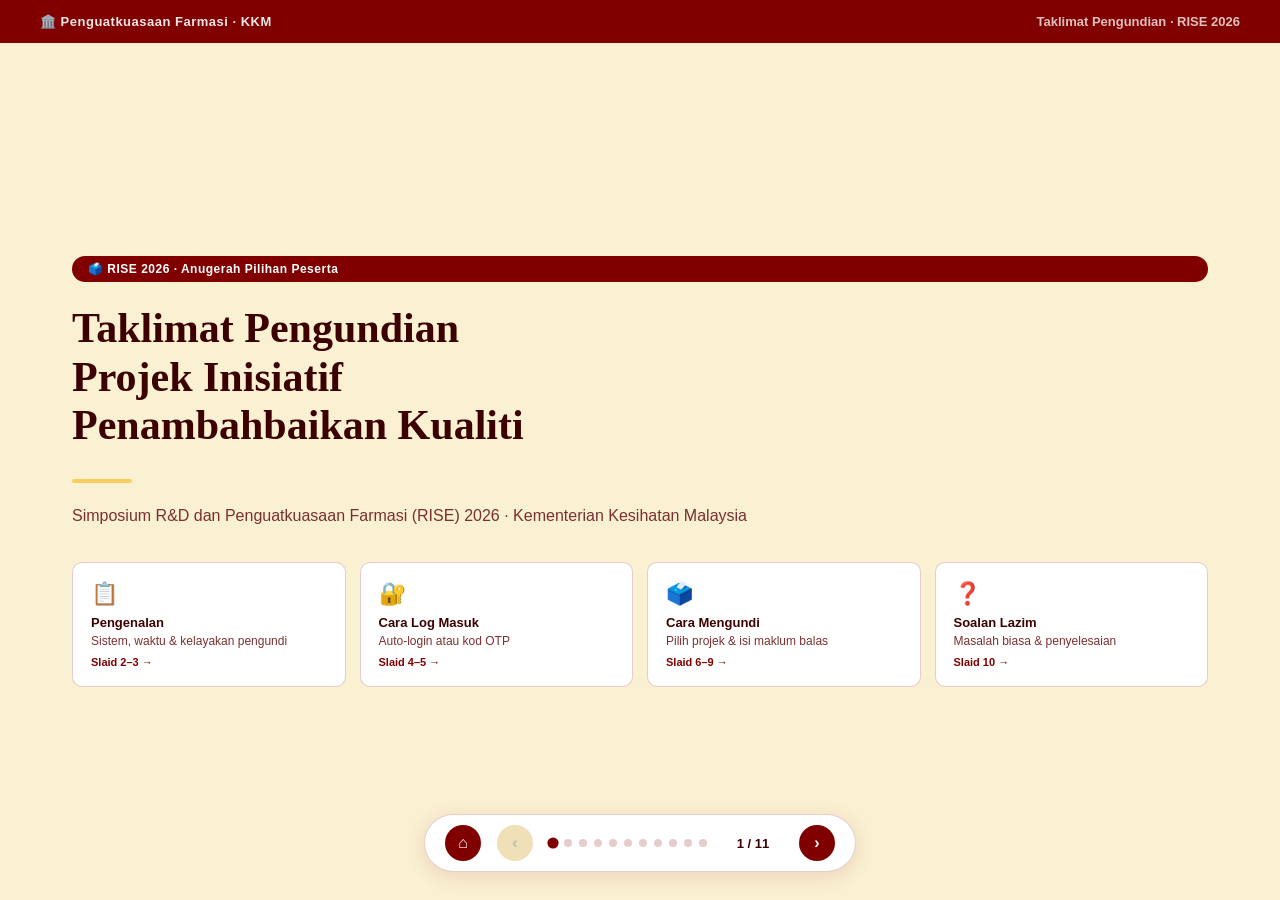
==== commit a7076483: "feat(eundi): update to 11-slide deck with Home button and RISE nav" ====
--- a/eUndi_RISE2026_Slaid_Peserta.html
+++ b/eUndi_RISE2026_Slaid_Peserta.html
@@ -7,111 +7,42 @@
 <style>
 *,*::before,*::after{box-sizing:border-box;margin:0;padding:0;}
 :root{
-  --cream:#FAF0D2;
-  --cream-dark:#F0E0B8;
-  --maroon:#800000;
-  --maroon-dark:#3D0000;
-  --maroon-light:#A52A2A;
-  --maroon-bg:rgba(128,0,0,.08);
-  --maroon-border:rgba(128,0,0,.2);
-  --white:#FFFFFF;
-  --grey:#7B3030;
-  --gold:#FACE5C;
-  --red-soft:#f87171;
+  --cream:#FAF0D2;--cream-dark:#F0E0B8;--maroon:#800000;--maroon-dark:#3D0000;
+  --maroon-light:#A52A2A;--maroon-bg:rgba(128,0,0,.08);--maroon-border:rgba(128,0,0,.2);
+  --white:#FFFFFF;--grey:#7B3030;--gold:#FACE5C;--red-soft:#f87171;
   --transition:.45s cubic-bezier(.4,0,.2,1);
 }
-
 html,body{height:100%;overflow:hidden;font-family:'Segoe UI',Arial,sans-serif;background:var(--cream);}
-
-/* ── Slide engine ── */
 .deck{position:relative;width:100%;height:100vh;overflow:hidden;}
-.slide{
-  position:absolute;inset:0;
-  display:flex;flex-direction:column;
-  padding:0;
-  opacity:0;pointer-events:none;
-  transform:translateX(60px);
-  transition:opacity var(--transition),transform var(--transition);
-  background:var(--cream);
-  overflow:hidden;
-}
+.slide{position:absolute;inset:0;display:flex;flex-direction:column;padding:0;opacity:0;pointer-events:none;transform:translateX(60px);transition:opacity var(--transition),transform var(--transition);background:var(--cream);overflow:hidden;}
 .slide.active{opacity:1;pointer-events:auto;transform:translateX(0);}
 .slide.exit-left{opacity:0;transform:translateX(-60px);}
-
-/* ── Header bar ── */
-.slide-header{
-  display:flex;align-items:center;justify-content:space-between;
-  padding:14px 40px;
-  background:var(--maroon);
-  color:#fff;
-  flex-shrink:0;
-}
+.slide-header{display:flex;align-items:center;justify-content:space-between;padding:14px 40px;background:var(--maroon);color:#fff;flex-shrink:0;}
 .sh-brand{font-size:13px;font-weight:700;letter-spacing:.5px;opacity:.9;}
 .sh-title{font-size:13px;font-weight:600;opacity:.75;text-align:right;}
-
-/* ── Slide body ── */
-.slide-body{
-  flex:1;display:flex;flex-direction:column;justify-content:center;
-  padding:32px 72px;
-  overflow:hidden;
-}
-
-/* ── Eyebrow ── */
-.eyebrow{
-  font-size:11px;letter-spacing:3px;text-transform:uppercase;
-  color:var(--maroon);font-weight:700;margin-bottom:10px;
-}
-
-/* ── Headings ── */
-h1.slide-h1{
-  font-family:Georgia,'Times New Roman',serif;
-  font-size:42px;font-weight:800;color:var(--maroon-dark);
-  line-height:1.15;margin-bottom:14px;
-}
-h2.slide-h2{
-  font-family:Georgia,'Times New Roman',serif;
-  font-size:30px;font-weight:800;color:var(--maroon-dark);
-  line-height:1.2;margin-bottom:12px;
-}
+.slide-body{flex:1;display:flex;flex-direction:column;justify-content:center;padding:32px 72px;overflow:hidden;}
+.eyebrow{font-size:11px;letter-spacing:3px;text-transform:uppercase;color:var(--maroon);font-weight:700;margin-bottom:10px;}
+h1.slide-h1{font-family:Georgia,'Times New Roman',serif;font-size:42px;font-weight:800;color:var(--maroon-dark);line-height:1.15;margin-bottom:14px;}
+h2.slide-h2{font-family:Georgia,'Times New Roman',serif;font-size:30px;font-weight:800;color:var(--maroon-dark);line-height:1.2;margin-bottom:12px;}
 .slide-sub{font-size:16px;color:var(--grey);line-height:1.65;max-width:680px;}
-
-/* ── Cards grid ── */
 .cards{display:grid;gap:16px;margin-top:20px;}
 .cards.col2{grid-template-columns:repeat(2,1fr);}
 .cards.col3{grid-template-columns:repeat(3,1fr);}
-.card{
-  background:var(--white);border:1px solid var(--maroon-border);
-  border-radius:12px;padding:20px;
-}
+.card{background:var(--white);border:1px solid var(--maroon-border);border-radius:12px;padding:20px;}
 .card-ico{font-size:24px;margin-bottom:10px;}
 .card-title{font-size:14px;font-weight:800;color:var(--maroon-dark);margin-bottom:6px;}
 .card-desc{font-size:13px;color:var(--grey);line-height:1.55;}
 .card.accent{border-left:4px solid var(--maroon);background:var(--maroon-bg);}
 .card.accent .card-title{color:var(--maroon);}
-
-/* ── Steps ── */
 .steps{display:flex;flex-direction:column;gap:14px;margin-top:16px;}
 .step{display:flex;align-items:flex-start;gap:16px;}
-.step-num{
-  width:32px;height:32px;border-radius:50%;
-  background:var(--maroon);color:#fff;
-  font-size:13px;font-weight:800;
-  display:flex;align-items:center;justify-content:center;
-  flex-shrink:0;margin-top:2px;
-}
+.step-num{width:32px;height:32px;border-radius:50%;background:var(--maroon);color:#fff;font-size:13px;font-weight:800;display:flex;align-items:center;justify-content:center;flex-shrink:0;margin-top:2px;}
 .step-content{}
 .step-title{font-size:14px;font-weight:800;color:var(--maroon-dark);margin-bottom:2px;}
 .step-desc{font-size:13px;color:var(--grey);line-height:1.55;}
-
-/* ── Two-column layout ── */
 .two-col{display:grid;grid-template-columns:1fr 1fr;gap:32px;align-items:center;margin-top:16px;}
 .two-col.wide{grid-template-columns:1.2fr 1fr;}
-
-/* ── Mock mini (login) ── */
-.mini-mock{
-  background:var(--white);border-radius:12px;overflow:hidden;
-  box-shadow:0 8px 32px rgba(128,0,0,.15);
-}
+.mini-mock{background:var(--white);border-radius:12px;overflow:hidden;box-shadow:0 8px 32px rgba(128,0,0,.15);}
 .mini-mock-bar{background:linear-gradient(135deg,#800000,#4a0000);padding:14px 18px;text-align:center;}
 .mini-mock-bar .mml{font-size:9px;color:var(--gold);letter-spacing:2px;text-transform:uppercase;font-weight:700;margin-bottom:4px;}
 .mini-mock-bar .mmt{font-size:11px;font-weight:800;color:#fff;line-height:1.4;}
@@ -125,110 +56,47 @@
 .mini-mock-spinner{width:32px;height:32px;border:3px solid #f0e6d8;border-top-color:#800000;border-radius:50%;animation:spin .7s linear infinite;flex-shrink:0;}
 @keyframes spin{to{transform:rotate(360deg);}}
 .mini-mock-spin-text{font-size:13px;color:#555;}
-
-/* ── Criteria box ── */
-.criteria-box{
-  background:var(--maroon-bg);border-left:4px solid var(--maroon);
-  border-radius:8px;padding:16px 20px;margin-top:16px;
-}
+.criteria-box{background:var(--maroon-bg);border-left:4px solid var(--maroon);border-radius:8px;padding:16px 20px;margin-top:16px;}
 .criteria-box b{display:block;font-size:13px;font-weight:800;color:var(--maroon-dark);margin-bottom:8px;}
 .criteria-box ul{padding-left:18px;}
 .criteria-box li{font-size:13px;color:var(--grey);line-height:1.8;}
-
-/* ── Feedback fields ── */
 .fb-fields{display:flex;flex-direction:column;gap:12px;margin-top:16px;}
 .fb-field{background:var(--white);border:1px solid var(--maroon-border);border-radius:8px;padding:14px 16px;}
 .fb-field-num{font-size:10px;font-weight:700;color:var(--maroon);text-transform:uppercase;letter-spacing:1px;margin-bottom:4px;}
 .fb-field-label{font-size:13px;font-weight:700;color:var(--maroon-dark);line-height:1.4;}
-.fb-req-badge{display:inline-block;background:var(--maroon);color:#fff;font-size:10px;font-weight:700;padding:2px 7px;border-radius:10px;margin-left:6px;vertical-align:middle;}
-
-/* ── FAQ ── */
 .faq-list{display:flex;flex-direction:column;gap:10px;margin-top:16px;}
 .faq-item{background:var(--white);border:1px solid var(--maroon-border);border-radius:8px;padding:14px 16px;}
 .faq-q{font-size:13px;font-weight:800;color:var(--maroon-dark);margin-bottom:4px;display:flex;gap:10px;align-items:flex-start;}
 .faq-q .fq-ico{color:var(--maroon);flex-shrink:0;}
 .faq-a{font-size:12.5px;color:var(--grey);line-height:1.6;padding-left:22px;}
-
-/* ── Callout ── */
-.callout{
-  background:var(--maroon-bg);border:1px solid var(--maroon-border);
-  border-radius:10px;padding:14px 18px;
-  display:flex;gap:12px;align-items:flex-start;margin-top:16px;
-}
+.callout{background:var(--maroon-bg);border:1px solid var(--maroon-border);border-radius:10px;padding:14px 18px;display:flex;gap:12px;align-items:flex-start;margin-top:16px;}
 .callout .ci{font-size:18px;flex-shrink:0;}
 .callout p{font-size:13px;color:var(--maroon-dark);line-height:1.6;}
 .callout strong{color:var(--maroon);}
-
-/* ── Title slide specific ── */
 .title-slide .slide-body{padding:48px 72px;justify-content:center;}
-.title-badge{
-  display:inline-flex;align-items:center;gap:8px;
-  background:var(--maroon);color:#fff;
-  font-size:12px;font-weight:700;padding:6px 16px;border-radius:20px;
-  margin-bottom:22px;letter-spacing:.5px;
-}
+.title-badge{display:inline-flex;align-items:center;gap:8px;background:var(--maroon);color:#fff;font-size:12px;font-weight:700;padding:6px 16px;border-radius:20px;margin-bottom:22px;letter-spacing:.5px;}
 .title-divider{width:60px;height:4px;background:var(--gold);border-radius:2px;margin:16px 0 20px;}
-.title-cards{display:grid;grid-template-columns:repeat(3,1fr);gap:14px;margin-top:32px;}
-.title-card{
-  background:var(--white);border:1px solid var(--maroon-border);
-  border-radius:10px;padding:18px;cursor:pointer;transition:all .2s;
-}
+.title-cards{display:grid;grid-template-columns:repeat(4,1fr);gap:14px;margin-top:32px;}
+.title-card{background:var(--white);border:1px solid var(--maroon-border);border-radius:10px;padding:18px;cursor:pointer;transition:all .2s;}
 .title-card:hover{border-color:var(--maroon);box-shadow:0 6px 20px rgba(128,0,0,.12);transform:translateY(-2px);}
 .title-card .tc-ico{font-size:22px;margin-bottom:8px;}
 .title-card .tc-title{font-size:13px;font-weight:800;color:var(--maroon-dark);margin-bottom:4px;}
 .title-card .tc-desc{font-size:12px;color:var(--grey);}
 .title-card .tc-go{font-size:11px;font-weight:700;color:var(--maroon);margin-top:8px;display:block;}
-
-/* ── Close / final slide ── */
-.final-big{font-size:64px;margin-bottom:16px;}
-.contact-box{
-  background:var(--white);border:1px solid var(--maroon-border);
-  border-radius:12px;padding:24px 28px;margin-top:20px;max-width:480px;
-}
+.contact-box{background:var(--white);border:1px solid var(--maroon-border);border-radius:12px;padding:24px 28px;margin-top:20px;max-width:480px;}
 .contact-box .ct{font-size:14px;font-weight:800;color:var(--maroon-dark);margin-bottom:6px;}
 .contact-box .cd{font-size:13px;color:var(--grey);line-height:1.6;}
-
-/* ── Nav controls ── */
-#nav{
-  position:fixed;bottom:28px;left:50%;transform:translateX(-50%);
-  display:flex;align-items:center;gap:16px;
-  background:var(--white);border:1px solid var(--maroon-border);
-  border-radius:40px;padding:10px 20px;
-  box-shadow:0 4px 20px rgba(128,0,0,.12);
-  z-index:999;
-}
-.nav-btn{
-  width:36px;height:36px;border-radius:50%;border:none;cursor:pointer;
-  background:var(--maroon);color:#fff;font-size:16px;font-weight:700;
-  display:flex;align-items:center;justify-content:center;
-  transition:all .15s;
-}
+#nav{position:fixed;bottom:28px;left:50%;transform:translateX(-50%);display:flex;align-items:center;gap:16px;background:var(--white);border:1px solid var(--maroon-border);border-radius:40px;padding:10px 20px;box-shadow:0 4px 20px rgba(128,0,0,.12);z-index:999;}
+.nav-btn{width:36px;height:36px;border-radius:50%;border:none;cursor:pointer;background:var(--maroon);color:#fff;font-size:16px;font-weight:700;display:flex;align-items:center;justify-content:center;transition:all .15s;}
 .nav-btn:hover{background:var(--maroon-light);}
 .nav-btn:disabled{background:var(--cream-dark);color:#bbb;cursor:not-allowed;}
 #slide-counter{font-size:13px;font-weight:700;color:var(--maroon-dark);min-width:60px;text-align:center;}
 .nav-dots{display:flex;gap:7px;align-items:center;}
-.nav-dot{
-  width:8px;height:8px;border-radius:50%;
-  background:rgba(128,0,0,.2);border:none;cursor:pointer;padding:0;
-  transition:all .2s;
-}
+.nav-dot{width:8px;height:8px;border-radius:50%;background:rgba(128,0,0,.2);border:none;cursor:pointer;padding:0;transition:all .2s;}
 .nav-dot.active{background:var(--maroon);transform:scale(1.4);}
-
-/* ── Progress bar ── */
-#progress{
-  position:fixed;top:0;left:0;height:3px;
-  background:linear-gradient(90deg,var(--gold),var(--maroon));
-  transition:width .3s ease;z-index:1000;
-}
-
-/* ── Pill / badge ── */
-.pill{
-  display:inline-block;background:var(--maroon);color:#fff;
-  font-size:11px;font-weight:700;padding:3px 10px;border-radius:12px;
-}
+#progress{position:fixed;top:0;left:0;height:3px;background:linear-gradient(90deg,var(--gold),var(--maroon));transition:width .3s ease;z-index:1000;}
+.pill{display:inline-block;background:var(--maroon);color:#fff;font-size:11px;font-weight:700;padding:3px 10px;border-radius:12px;}
 .pill.soft{background:var(--maroon-bg);color:var(--maroon);border:1px solid var(--maroon-border);}
-
-/* ── Responsive ── */
 @media(max-width:700px){
   .slide-body{padding:24px 28px;}
   h1.slide-h1{font-size:28px;}
@@ -238,133 +106,115 @@
 </style>
 </head>
 <body>
-
 <div id="progress"></div>
-
 <div class="deck" id="deck">
 
-  <!-- ══════════ SLAID 1: TAJUK ══════════ -->
+  <!-- SLAID 1 -->
   <div class="slide title-slide active" data-slide="1">
     <div class="slide-header">
       <span class="sh-brand">🏛️ Penguatkuasaan Farmasi · KKM</span>
-      <span class="sh-title">Panduan Peserta</span>
-    </div>
-    <div class="slide-body">
-      <div class="title-badge">📋 RISE 2026 · Sistem e-Undi</div>
-      <h1 class="slide-h1">Panduan Penggunaan<br>Sistem e-Undi</h1>
+      <span class="sh-title">Taklimat Pengundian · RISE 2026</span>
+    </div>
+    <div class="slide-body">
+      <div class="title-badge">🗳️ RISE 2026 · Anugerah Pilihan Peserta</div>
+      <h1 class="slide-h1">Taklimat Pengundian<br>Projek Inisiatif<br>Penambahbaikan Kualiti</h1>
       <div class="title-divider"></div>
-      <p class="slide-sub">Panduan ringkas cara <strong>log masuk</strong> dan <strong>mengundi</strong> projek Inisiatif Penambahbaikan Kualiti Penguatkuasaan Farmasi terbaik dalam Simposium R&amp;D dan RISE 2026.</p>
+      <p class="slide-sub">Simposium R&amp;D dan Penguatkuasaan Farmasi (RISE) 2026 · Kementerian Kesihatan Malaysia</p>
       <div class="title-cards">
-        <div class="title-card" onclick="goTo(2)">
-          <div class="tc-ico">🔐</div>
-          <div class="tc-title">Cara Log Masuk</div>
-          <div class="tc-desc">Auto-login atau kod OTP</div>
-          <span class="tc-go">Slaid 2–3 →</span>
-        </div>
-        <div class="title-card" onclick="goTo(4)">
-          <div class="tc-ico">🗳️</div>
-          <div class="tc-title">Cara Mengundi</div>
-          <div class="tc-desc">Pilih projek &amp; isi maklum balas</div>
-          <span class="tc-go">Slaid 4–7 →</span>
-        </div>
-        <div class="title-card" onclick="goTo(8)">
-          <div class="tc-ico">❓</div>
-          <div class="tc-title">Soalan Lazim</div>
-          <div class="tc-desc">Masalah biasa &amp; penyelesaian</div>
-          <span class="tc-go">Slaid 8 →</span>
-        </div>
-      </div>
-    </div>
-  </div>
-
-  <!-- ══════════ SLAID 2: LOG MASUK ══════════ -->
+        <div class="title-card" onclick="goTo(2)"><div class="tc-ico">📋</div><div class="tc-title">Pengenalan</div><div class="tc-desc">Sistem, waktu &amp; kelayakan pengundi</div><span class="tc-go">Slaid 2–3 →</span></div>
+        <div class="title-card" onclick="goTo(4)"><div class="tc-ico">🔐</div><div class="tc-title">Cara Log Masuk</div><div class="tc-desc">Auto-login atau kod OTP</div><span class="tc-go">Slaid 4–5 →</span></div>
+        <div class="title-card" onclick="goTo(6)"><div class="tc-ico">🗳️</div><div class="tc-title">Cara Mengundi</div><div class="tc-desc">Pilih projek &amp; isi maklum balas</div><span class="tc-go">Slaid 6–9 →</span></div>
+        <div class="title-card" onclick="goTo(10)"><div class="tc-ico">❓</div><div class="tc-title">Soalan Lazim</div><div class="tc-desc">Masalah biasa &amp; penyelesaian</div><span class="tc-go">Slaid 10 →</span></div>
+      </div>
+    </div>
+  </div>
+
+  <!-- SLAID 2 -->
   <div class="slide" data-slide="2">
-    <div class="slide-header">
-      <span class="sh-brand">🔐 Log Masuk</span>
-      <span class="sh-title">Panduan 1</span>
-    </div>
+    <div class="slide-header"><span class="sh-brand">📋 Pengenalan</span><span class="sh-title">Sistem e-Undi RISE 2026</span></div>
+    <div class="slide-body">
+      <div class="eyebrow">Pengenalan · Sistem Pengundian</div>
+      <h2 class="slide-h2">Sistem e-Undi RISE 2026</h2>
+      <p class="slide-sub">Platform pengundian dalam talian untuk memilih projek Inisiatif Penambahbaikan Kualiti Penguatkuasaan Farmasi terbaik. Akses melalui pelayar web — tiada aplikasi perlu dipasang.</p>
+      <div class="cards col2" style="margin-top:22px;">
+        <div class="card accent">
+          <div class="card-ico">🌐</div><div class="card-title">Pautan Sistem</div>
+          <div class="card-desc" style="margin-bottom:12px;">Akses sistem melalui pautan rasmi yang telah ditetapkan oleh Urus Setia.</div>
+          <div style="background:var(--white);border:1px solid var(--maroon-border);border-radius:8px;padding:10px 14px;font-size:13px;font-weight:700;color:var(--maroon);word-break:break-all;font-family:'Courier New',monospace;">go.gov.my/UNDI-RISE2026</div>
+        </div>
+        <div class="card accent">
+          <div class="card-ico">📊</div><div class="card-title">Bilangan Projek</div>
+          <div class="card-desc" style="margin-bottom:12px;">Terdapat <strong>16 projek</strong> Inisiatif Penambahbaikan Kualiti yang dipamerkan untuk dinilai dan diundi.</div>
+          <div style="display:flex;align-items:center;gap:12px;"><div style="font-size:42px;font-weight:800;color:var(--maroon);font-family:Georgia,serif;line-height:1;">16</div><div style="font-size:13px;color:var(--grey);line-height:1.4;">Projek Inisiatif<br>Penambahbaikan Kualiti</div></div>
+        </div>
+      </div>
+      <div class="callout"><span class="ci">💡</span><p>Semak poster dan abstrak setiap projek sebelum membuat pilihan undi. Undi adalah <strong>muktamad</strong> dan tidak boleh diubah selepas dihantar.</p></div>
+    </div>
+  </div>
+
+  <!-- SLAID 3 -->
+  <div class="slide" data-slide="3">
+    <div class="slide-header"><span class="sh-brand">📋 Pengenalan</span><span class="sh-title">Waktu &amp; Kelayakan</span></div>
+    <div class="slide-body">
+      <div class="eyebrow">Pengenalan · Maklumat Pengundian</div>
+      <h2 class="slide-h2">Waktu &amp; Kelayakan Pengundian</h2>
+      <div class="cards col2" style="margin-top:20px;">
+        <div class="card" style="border-left:4px solid var(--maroon);">
+          <div class="card-ico">🗓️</div><div class="card-title">Waktu Pengundian</div>
+          <div style="margin-top:12px;">
+            <div style="font-size:17px;font-weight:800;color:var(--maroon-dark);font-family:Georgia,serif;">28 Julai 2026</div>
+            <div style="font-size:13px;color:var(--grey);margin-top:2px;">Selasa</div>
+            <div style="margin-top:10px;background:var(--maroon-bg);border-radius:8px;padding:10px 14px;display:flex;align-items:center;gap:10px;">
+              <span style="font-size:20px;">⏰</span>
+              <div><div style="font-size:16px;font-weight:800;color:var(--maroon);">8.00 pagi – 5.00 petang</div><div style="font-size:12px;color:var(--grey);margin-top:2px;">Pengundian hanya boleh dibuat dalam tempoh yang ditetapkan</div></div>
+            </div>
+          </div>
+        </div>
+        <div class="card" style="border-left:4px solid var(--maroon);">
+          <div class="card-ico">✅</div><div class="card-title">Siapa Layak Mengundi?</div>
+          <div style="margin-top:12px;">
+            <div style="background:rgba(34,120,34,.08);border:1px solid rgba(34,120,34,.2);border-radius:8px;padding:10px 14px;margin-bottom:10px;"><div style="font-size:12px;font-weight:800;color:#166534;margin-bottom:4px;">✅ LAYAK</div><div style="font-size:13px;color:#14532d;line-height:1.5;">Semua peserta persidangan yang <strong>berdaftar</strong></div></div>
+            <div style="background:rgba(185,28,28,.08);border:1px solid rgba(185,28,28,.2);border-radius:8px;padding:10px 14px;"><div style="font-size:12px;font-weight:800;color:#991b1b;margin-bottom:4px;">❌ TIDAK LAYAK</div><div style="font-size:13px;color:#7f1d1d;line-height:1.5;"><strong>Pembentang</strong> projek Inisiatif Penambahbaikan Kualiti</div></div>
+          </div>
+        </div>
+      </div>
+      <div class="callout"><span class="ci">⚠️</span><p>Sistem pengundian hanya boleh diakses dalam tempoh yang ditetapkan. Log masuk sebelum atau selepas tempoh tersebut akan memaparkan notis bahawa sesi pengundian belum bermula atau telah tamat.</p></div>
+    </div>
+  </div>
+
+  <!-- SLAID 4 -->
+  <div class="slide" data-slide="4">
+    <div class="slide-header"><span class="sh-brand">🔐 Log Masuk</span><span class="sh-title">Panduan 1</span></div>
     <div class="slide-body">
       <div class="eyebrow">Panduan 1 · Log Masuk</div>
       <h2 class="slide-h2">Dua Cara Log Masuk</h2>
       <p class="slide-sub">Akses kepada sistem terhad kepada emel rasmi <span class="pill soft">@moh.gov.my</span> peserta persidangan sahaja.</p>
       <div class="cards col2" style="margin-top:24px;">
-        <div class="card accent">
-          <div class="card-ico">⚡</div>
-          <div class="card-title">Kaedah 1 — Auto-Login</div>
-          <div class="card-desc" style="margin-bottom:14px;">Sistem mengesahkan akaun anda secara automatik apabila halaman dibuka. Jika berjaya, anda terus ke borang pengundian tanpa perlu taip apa-apa.</div>
-          <span class="pill">@moh.gov.my yang layak</span>
-        </div>
-        <div class="card accent">
-          <div class="card-ico">✉️</div>
-          <div class="card-title">Kaedah 2 — Kod OTP</div>
-          <div class="card-desc" style="margin-bottom:14px;">Jika auto-login gagal, masukkan emel anda dan sistem akan menghantar kod OTP 6 digit. Masukkan kod tersebut untuk log masuk.</div>
-          <span class="pill">Sah selama 10 minit</span>
-        </div>
-      </div>
-      <div class="callout">
-        <span class="ci">🛡️</span>
-        <p>Sesi anda sah selama <strong>8 jam</strong>. OTP sah selama <strong>10 minit</strong> sahaja. Jangan kongsi kod OTP anda dengan sesiapa.</p>
-      </div>
-    </div>
-  </div>
-
-  <!-- ══════════ SLAID 3: LANGKAH LOG MASUK OTP ══════════ -->
-  <div class="slide" data-slide="3">
-    <div class="slide-header">
-      <span class="sh-brand">🔐 Log Masuk — Langkah OTP</span>
-      <span class="sh-title">Panduan 1 (sambungan)</span>
-    </div>
+        <div class="card accent"><div class="card-ico">⚡</div><div class="card-title">Kaedah 1 — Auto-Login</div><div class="card-desc" style="margin-bottom:14px;">Sistem mengesahkan akaun anda secara automatik apabila halaman dibuka. Jika berjaya, anda terus ke borang pengundian tanpa perlu taip apa-apa.</div><span class="pill">@moh.gov.my yang layak</span></div>
+        <div class="card accent"><div class="card-ico">✉️</div><div class="card-title">Kaedah 2 — Kod OTP</div><div class="card-desc" style="margin-bottom:14px;">Jika auto-login gagal, masukkan emel anda dan sistem akan menghantar kod OTP 6 digit. Masukkan kod tersebut untuk log masuk.</div><span class="pill">Sah selama 10 minit</span></div>
+      </div>
+      <div class="callout"><span class="ci">🛡️</span><p>Sesi anda sah selama <strong>8 jam</strong>. OTP sah selama <strong>10 minit</strong> sahaja. Jangan kongsi kod OTP anda dengan sesiapa.</p></div>
+    </div>
+  </div>
+
+  <!-- SLAID 5 -->
+  <div class="slide" data-slide="5">
+    <div class="slide-header"><span class="sh-brand">🔐 Log Masuk — Langkah OTP</span><span class="sh-title">Panduan 1 · Langkah OTP</span></div>
     <div class="slide-body">
       <div class="eyebrow">Panduan 1 · Proses Log Masuk OTP</div>
       <h2 class="slide-h2">Langkah-Langkah Log Masuk</h2>
       <div class="two-col wide" style="margin-top:4px;">
         <div class="steps">
-          <div class="step">
-            <div class="step-num">1</div>
-            <div class="step-content">
-              <div class="step-title">Buka pautan sistem</div>
-              <div class="step-desc">Klik pautan e-Undi yang dikongsi oleh Urus Setia melalui pelayar web.</div>
-            </div>
-          </div>
-          <div class="step">
-            <div class="step-num">2</div>
-            <div class="step-content">
-              <div class="step-title">Sistem mengesahkan akaun</div>
-              <div class="step-desc">Auto-login dijalankan. Jika berjaya — anda terus ke borang. Jika gagal — lanjut ke langkah 3.</div>
-            </div>
-          </div>
-          <div class="step">
-            <div class="step-num">3</div>
-            <div class="step-content">
-              <div class="step-title">Masukkan alamat emel</div>
-              <div class="step-desc">Taipkan emel rasmi <strong>@moh.gov.my</strong> anda, kemudian klik <em>"Hantar Kod OTP"</em>.</div>
-            </div>
-          </div>
-          <div class="step">
-            <div class="step-num">4</div>
-            <div class="step-content">
-              <div class="step-title">Masukkan kod OTP (6 digit)</div>
-              <div class="step-desc">Semak emel anda. Masukkan kod 6 digit, klik <em>"Sahkan &amp; Log Masuk"</em>.</div>
-            </div>
-          </div>
-          <div class="step">
-            <div class="step-num">5</div>
-            <div class="step-content">
-              <div class="step-title">Log masuk berjaya</div>
-              <div class="step-desc">Anda dialihkan ke borang pengundian. Sedia untuk mengundi!</div>
-            </div>
-          </div>
+          <div class="step"><div class="step-num">1</div><div class="step-content"><div class="step-title">Buka pautan sistem</div><div class="step-desc">Klik pautan e-Undi yang dikongsi oleh Urus Setia melalui pelayar web.</div></div></div>
+          <div class="step"><div class="step-num">2</div><div class="step-content"><div class="step-title">Sistem mengesahkan akaun</div><div class="step-desc">Auto-login dijalankan. Jika berjaya — anda terus ke borang. Jika gagal — lanjut ke langkah 3.</div></div></div>
+          <div class="step"><div class="step-num">3</div><div class="step-content"><div class="step-title">Masukkan alamat emel</div><div class="step-desc">Taipkan emel rasmi <strong>@moh.gov.my</strong> anda, kemudian klik <em>"Hantar Kod OTP"</em>.</div></div></div>
+          <div class="step"><div class="step-num">4</div><div class="step-content"><div class="step-title">Masukkan kod OTP (6 digit)</div><div class="step-desc">Semak emel anda. Masukkan kod 6 digit, klik <em>"Sahkan &amp; Log Masuk"</em>.</div></div></div>
+          <div class="step"><div class="step-num">5</div><div class="step-content"><div class="step-title">Log masuk berjaya</div><div class="step-desc">Anda dialihkan ke borang pengundian. Sedia untuk mengundi!</div></div></div>
         </div>
         <div class="mini-mock">
-          <div class="mini-mock-bar">
-            <div class="mml">Sistem e-Undi · RISE 2026</div>
-            <div class="mmt">🔐 Log Masuk Sistem</div>
-          </div>
+          <div class="mini-mock-bar"><div class="mml">Sistem e-Undi · RISE 2026</div><div class="mmt">🔐 Log Masuk Sistem</div></div>
           <div class="mini-mock-body">
-            <div class="mini-mock-spin">
-              <div class="mini-mock-spinner"></div>
-              <div class="mini-mock-spin-text">Mengesahkan akaun anda...</div>
-            </div>
+            <div class="mini-mock-spin"><div class="mini-mock-spinner"></div><div class="mini-mock-spin-text">Mengesahkan akaun anda...</div></div>
             <div style="border-top:1px solid #eee;margin:12px 0 10px;"></div>
             <div class="mini-mock-label">Alamat Emel</div>
             <input class="mini-mock-input" value="ali.bin.ahmad@moh.gov.my" readonly>
@@ -380,181 +230,81 @@
     </div>
   </div>
 
-  <!-- ══════════ SLAID 4: BORANG PENGUNDIAN ══════════ -->
-  <div class="slide" data-slide="4">
-    <div class="slide-header">
-      <span class="sh-brand">🗳️ Cara Mengundi</span>
-      <span class="sh-title">Panduan 2</span>
-    </div>
+  <!-- SLAID 6 -->
+  <div class="slide" data-slide="6">
+    <div class="slide-header"><span class="sh-brand">🗳️ Cara Mengundi</span><span class="sh-title">Panduan 2</span></div>
     <div class="slide-body">
       <div class="eyebrow">Panduan 2 · Borang Pengundian</div>
       <h2 class="slide-h2">Borang Pengundian</h2>
       <p class="slide-sub">Selepas log masuk, borang pengundian dipaparkan secara automatik. Anda perlu melengkapkan <strong>dua bahagian</strong> sebelum menghantar undi.</p>
       <div class="cards col2" style="margin-top:20px;">
-        <div class="card accent">
-          <div class="card-ico">🗳️</div>
-          <div class="card-title">Bahagian 1 — Pilihan Projek</div>
-          <div class="card-desc">Semak poster dan abstrak setiap projek, kemudian pilih <strong>tepat 3 projek</strong> terbaik berdasarkan kriteria penilaian.</div>
-        </div>
-        <div class="card accent">
-          <div class="card-ico">💬</div>
-          <div class="card-title">Bahagian 2 — Maklum Balas <span class="pill" style="font-size:10px;">Wajib</span></div>
-          <div class="card-desc">Isi ketiga-tiga ruangan maklum balas. Bahagian ini <strong>wajib</strong> — undi tidak boleh dihantar jika maklum balas tidak lengkap.</div>
-        </div>
-      </div>
-      <div class="criteria-box">
-        <b>Kriteria Pemilihan Projek:</b>
-        <ul>
-          <li>Kualiti projek</li>
-          <li>Kreativiti dan inovasi</li>
-          <li>Impak serta nilai tambah kepada penguatkuasaan farmasi</li>
-          <li>Keberkesanan penyampaian dan daya tarikan pembentangan</li>
-        </ul>
-      </div>
-    </div>
-  </div>
-
-  <!-- ══════════ SLAID 5: PILIH PROJEK ══════════ -->
-  <div class="slide" data-slide="5">
-    <div class="slide-header">
-      <span class="sh-brand">🗳️ Pilih Projek</span>
-      <span class="sh-title">Panduan 2 · Bahagian 1</span>
-    </div>
-    <div class="slide-body">
-      <div class="eyebrow">Panduan 2 · Bahagian 1 — Pilihan Projek</div>
+        <div class="card accent"><div class="card-ico">🗳️</div><div class="card-title">Bahagian 1 — Pilihan Projek</div><div class="card-desc">Semak poster dan abstrak setiap projek, kemudian pilih <strong>tepat 3 projek</strong> terbaik berdasarkan kriteria penilaian.</div></div>
+        <div class="card accent"><div class="card-ico">💬</div><div class="card-title">Bahagian 2 — Maklum Balas <span class="pill" style="font-size:10px;">Wajib</span></div><div class="card-desc">Isi ketiga-tiga ruangan maklum balas. Bahagian ini <strong>wajib</strong> — undi tidak boleh dihantar jika maklum balas tidak lengkap.</div></div>
+      </div>
+      <div class="criteria-box"><b>Kriteria Pemilihan Projek:</b><ul><li>Kualiti projek</li><li>Kreativiti dan inovasi</li><li>Impak serta nilai tambah kepada penguatkuasaan farmasi</li><li>Keberkesanan penyampaian dan daya tarikan pembentangan</li></ul></div>
+    </div>
+  </div>
+
+  <!-- SLAID 7 -->
+  <div class="slide" data-slide="7">
+    <div class="slide-header"><span class="sh-brand">🗳️ Pilih Projek</span><span class="sh-title">Panduan 2 · Bahagian 1</span></div>
+    <div class="slide-body">
+      <div class="eyebrow">Panduan 2 · Pilihan Projek</div>
       <h2 class="slide-h2">Cara Memilih 3 Projek</h2>
       <div class="two-col">
         <div class="steps">
-          <div class="step">
-            <div class="step-num">1</div>
-            <div class="step-content">
-              <div class="step-title">Semak dokumen projek</div>
-              <div class="step-desc">Klik butang <strong>📄 Poster</strong> atau <strong>📋 Abstrak</strong> pada setiap kad projek untuk membaca dokumen sebelum membuat penilaian.</div>
-            </div>
-          </div>
-          <div class="step">
-            <div class="step-num">2</div>
-            <div class="step-content">
-              <div class="step-title">Pilih projek</div>
-              <div class="step-desc">Klik pada kad projek atau tandakan kotak semak <em>"Pilih projek ini"</em>. Kad yang dipilih akan diserlahkan.</div>
-            </div>
-          </div>
-          <div class="step">
-            <div class="step-num">3</div>
-            <div class="step-content">
-              <div class="step-title">Pilih tepat 3 projek</div>
-              <div class="step-desc">Anda mesti memilih <strong>tepat 3 projek</strong>. Sistem akan menghalang pilihan ke-4. Nyahpilih sebelum menukar pilihan.</div>
-            </div>
-          </div>
-          <div class="step">
-            <div class="step-num">4</div>
-            <div class="step-content">
-              <div class="step-title">Semak penanda pilihan</div>
-              <div class="step-desc">Bar bawah menunjukkan <em>"Dipilih: X daripada 3 projek"</em>. Pastikan kiraan mencapai 3.</div>
-            </div>
-          </div>
+          <div class="step"><div class="step-num">1</div><div class="step-content"><div class="step-title">Semak dokumen projek</div><div class="step-desc">Klik butang <strong>📄 Poster</strong> atau <strong>📋 Abstrak</strong> pada setiap kad projek untuk membaca dokumen sebelum membuat penilaian.</div></div></div>
+          <div class="step"><div class="step-num">2</div><div class="step-content"><div class="step-title">Pilih projek</div><div class="step-desc">Klik pada kad projek atau tandakan kotak semak <em>"Pilih projek ini"</em>. Kad yang dipilih akan diserlahkan.</div></div></div>
+          <div class="step"><div class="step-num">3</div><div class="step-content"><div class="step-title">Pilih tepat 3 projek</div><div class="step-desc">Anda mesti memilih <strong>tepat 3 projek</strong>. Sistem akan menghalang pilihan ke-4. Nyahpilih sebelum menukar pilihan.</div></div></div>
+          <div class="step"><div class="step-num">4</div><div class="step-content"><div class="step-title">Semak penanda pilihan</div><div class="step-desc">Bar bawah menunjukkan <em>"Dipilih: X daripada 3 projek"</em>. Pastikan kiraan mencapai 3.</div></div></div>
         </div>
         <div>
           <div class="card" style="margin-bottom:12px;border-color:var(--gold);background:rgba(250,206,92,.08);">
-            <div style="display:flex;justify-content:space-between;align-items:flex-start;margin-bottom:8px;">
-              <span style="background:#800000;color:var(--gold);font-size:10px;font-weight:800;padding:2px 8px;border-radius:4px;">QII-02</span>
-              <span style="font-size:18px;">✅</span>
-            </div>
+            <div style="display:flex;justify-content:space-between;align-items:flex-start;margin-bottom:8px;"><span style="background:#800000;color:var(--gold);font-size:10px;font-weight:800;padding:2px 8px;border-radius:4px;">QII-02</span><span style="font-size:18px;">✅</span></div>
             <div style="font-size:13px;font-weight:700;color:var(--maroon-dark);margin-bottom:10px;">Aplikasi Semakan Status Sampel Forensik Farmasi</div>
-            <div style="display:flex;gap:6px;margin-bottom:10px;">
-              <button style="padding:5px 10px;border:1px solid var(--maroon-border);border-radius:6px;font-size:11px;background:var(--white);color:var(--maroon-dark);">📄 Poster</button>
-              <button style="padding:5px 10px;border:1px solid var(--maroon-border);border-radius:6px;font-size:11px;background:var(--white);color:var(--maroon-dark);">📋 Abstrak</button>
-            </div>
+            <div style="display:flex;gap:6px;margin-bottom:10px;"><button style="padding:5px 10px;border:1px solid var(--maroon-border);border-radius:6px;font-size:11px;background:var(--white);color:var(--maroon-dark);">📄 Poster</button><button style="padding:5px 10px;border:1px solid var(--maroon-border);border-radius:6px;font-size:11px;background:var(--white);color:var(--maroon-dark);">📋 Abstrak</button></div>
             <div style="border-top:1px solid var(--maroon-border);padding-top:8px;font-size:12px;color:var(--grey);">☑ Pilih projek ini</div>
           </div>
-          <div class="callout" style="margin-top:0;">
-            <span class="ci">💡</span>
-            <p>Semak poster dan abstrak <strong>sebelum</strong> membuat pilihan undi. Undi adalah <strong>muktamad</strong> dan tidak boleh diubah.</p>
-          </div>
-        </div>
-      </div>
-    </div>
-  </div>
-
-  <!-- ══════════ SLAID 6: MAKLUM BALAS ══════════ -->
-  <div class="slide" data-slide="6">
-    <div class="slide-header">
-      <span class="sh-brand">💬 Maklum Balas Peserta</span>
-      <span class="sh-title">Panduan 2 · Bahagian 2</span>
-    </div>
+          <div class="callout" style="margin-top:0;"><span class="ci">💡</span><p>Semak poster dan abstrak <strong>sebelum</strong> membuat pilihan undi. Undi adalah <strong>muktamad</strong> dan tidak boleh diubah.</p></div>
+        </div>
+      </div>
+    </div>
+  </div>
+
+  <!-- SLAID 8 -->
+  <div class="slide" data-slide="8">
+    <div class="slide-header"><span class="sh-brand">💬 Maklum Balas Peserta</span><span class="sh-title">Panduan 2 · Bahagian 2</span></div>
     <div class="slide-body">
       <div class="eyebrow">Panduan 2 · Bahagian 2 — Maklum Balas</div>
       <h2 class="slide-h2">Maklum Balas Peserta <span class="pill" style="font-size:14px;vertical-align:middle;">Wajib</span></h2>
-      <p class="slide-sub" style="margin-bottom:0;">Ketiga-tiga ruangan maklum balas di bawah adalah <strong>wajib diisi</strong> sebelum undi boleh dihantar. Pandangan anda digunakan bagi menambah baik pelaksanaan RISE pada masa hadapan.</p>
+      <p class="slide-sub" style="margin-bottom:0;">Ketiga-tiga ruangan maklum balas di bawah adalah <strong>wajib diisi</strong> sebelum undi boleh dihantar.</p>
       <div class="fb-fields">
-        <div class="fb-field">
-          <div class="fb-field-num">Ruangan 1</div>
-          <div class="fb-field-label">Penilaian dan Maklum Balas terhadap Projek R&amp;D Penguatkuasaan Farmasi</div>
-        </div>
-        <div class="fb-field">
-          <div class="fb-field-num">Ruangan 2</div>
-          <div class="fb-field-label">Penilaian dan Maklum Balas terhadap Projek Inisiatif Penambahbaikan Kualiti Penguatkuasaan Farmasi</div>
-        </div>
-        <div class="fb-field">
-          <div class="fb-field-num">Ruangan 3</div>
-          <div class="fb-field-label">Penilaian dan Maklum Balas terhadap Penganjuran RISE 2026</div>
-        </div>
-      </div>
-    </div>
-  </div>
-
-  <!-- ══════════ SLAID 7: HANTAR UNDI ══════════ -->
-  <div class="slide" data-slide="7">
-    <div class="slide-header">
-      <span class="sh-brand">✓ Hantar Undi</span>
-      <span class="sh-title">Panduan 2 · Penghantaran</span>
-    </div>
+        <div class="fb-field"><div class="fb-field-num">Ruangan 1</div><div class="fb-field-label">Penilaian dan Maklum Balas terhadap Projek R&amp;D Penguatkuasaan Farmasi</div></div>
+        <div class="fb-field"><div class="fb-field-num">Ruangan 2</div><div class="fb-field-label">Penilaian dan Maklum Balas terhadap Projek Inisiatif Penambahbaikan Kualiti Penguatkuasaan Farmasi</div></div>
+        <div class="fb-field"><div class="fb-field-num">Ruangan 3</div><div class="fb-field-label">Penilaian dan Maklum Balas terhadap Penganjuran RISE 2026</div></div>
+      </div>
+    </div>
+  </div>
+
+  <!-- SLAID 9 -->
+  <div class="slide" data-slide="9">
+    <div class="slide-header"><span class="sh-brand">✓ Hantar Undi</span><span class="sh-title">Panduan 2 · Penghantaran</span></div>
     <div class="slide-body">
       <div class="eyebrow">Panduan 2 · Penghantaran Undi</div>
       <h2 class="slide-h2">Cara Hantar Undi</h2>
       <div class="two-col">
         <div class="steps">
-          <div class="step">
-            <div class="step-num">1</div>
-            <div class="step-content">
-              <div class="step-title">Pastikan syarat dipenuhi</div>
-              <div class="step-desc">Tepat <strong>3 projek dipilih</strong> <em>dan</em> <strong>ketiga-tiga maklum balas diisi</strong>. Jika syarat belum lengkap, mesej amaran akan dipaparkan.</div>
-            </div>
-          </div>
-          <div class="step">
-            <div class="step-num">2</div>
-            <div class="step-content">
-              <div class="step-title">Klik "✓ Hantar Undi"</div>
-              <div class="step-desc">Butang hanya aktif apabila kedua-dua syarat di atas dipenuhi. Klik untuk meneruskan.</div>
-            </div>
-          </div>
-          <div class="step">
-            <div class="step-num">3</div>
-            <div class="step-content">
-              <div class="step-title">Sahkan dalam tetingkap pengesahan</div>
-              <div class="step-desc">Semak senarai 3 projek pilihan anda. Klik <em>"Ya, Hantar Undi"</em> untuk menghantar secara muktamad.</div>
-            </div>
-          </div>
-          <div class="step">
-            <div class="step-num">4</div>
-            <div class="step-content">
-              <div class="step-title">Undi berjaya direkodkan</div>
-              <div class="step-desc">Skrin pengesahan dipaparkan. Undi anda telah selamat tersimpan dalam sistem.</div>
-            </div>
-          </div>
+          <div class="step"><div class="step-num">1</div><div class="step-content"><div class="step-title">Pastikan syarat dipenuhi</div><div class="step-desc">Tepat <strong>3 projek dipilih</strong> <em>dan</em> <strong>ketiga-tiga maklum balas diisi</strong>.</div></div></div>
+          <div class="step"><div class="step-num">2</div><div class="step-content"><div class="step-title">Klik "✓ Hantar Undi"</div><div class="step-desc">Butang hanya aktif apabila kedua-dua syarat di atas dipenuhi.</div></div></div>
+          <div class="step"><div class="step-num">3</div><div class="step-content"><div class="step-title">Sahkan dalam tetingkap pengesahan</div><div class="step-desc">Semak senarai 3 projek pilihan anda. Klik <em>"Ya, Hantar Undi"</em> untuk menghantar secara muktamad.</div></div></div>
+          <div class="step"><div class="step-num">4</div><div class="step-content"><div class="step-title">Undi berjaya direkodkan</div><div class="step-desc">Skrin pengesahan dipaparkan. Undi anda telah selamat tersimpan dalam sistem.</div></div></div>
         </div>
         <div>
-          <div class="callout" style="margin-top:0;">
-            <span class="ci">⚠️</span>
-            <p>Undi adalah <strong>muktamad</strong> dan tidak boleh diubah selepas dihantar. Semak pilihan anda dengan teliti sebelum mengesahkan.</p>
-          </div>
+          <div class="callout" style="margin-top:0;"><span class="ci">⚠️</span><p>Undi adalah <strong>muktamad</strong> dan tidak boleh diubah selepas dihantar.</p></div>
           <div style="margin-top:14px;background:var(--white);border:1px solid var(--maroon-border);border-radius:10px;padding:16px 18px;">
             <div style="font-size:12px;font-weight:700;color:var(--grey);margin-bottom:10px;text-transform:uppercase;letter-spacing:.5px;">Bar Penghantaran</div>
             <div style="display:flex;justify-content:space-between;align-items:center;gap:10px;">
-              <div>
-                <div style="font-size:12px;color:var(--grey);">Dipilih: <span style="font-weight:800;color:var(--maroon);font-size:16px;">3</span> daripada <strong>3</strong> projek</div>
-                <div style="font-size:11px;color:var(--grey);margin-top:2px;">Maklum balas: ✅ Lengkap</div>
-              </div>
+              <div><div style="font-size:12px;color:var(--grey);">Dipilih: <span style="font-weight:800;color:var(--maroon);font-size:16px;">3</span> daripada <strong>3</strong> projek</div><div style="font-size:11px;color:var(--grey);margin-top:2px;">Maklum balas: ✅ Lengkap</div></div>
               <button style="background:#800000;color:#fff;border:none;padding:10px 16px;border-radius:8px;font-size:13px;font-weight:800;cursor:default;">✓ Hantar Undi</button>
             </div>
           </div>
@@ -563,90 +313,51 @@
     </div>
   </div>
 
-  <!-- ══════════ SLAID 8: SOALAN LAZIM ══════════ -->
-  <div class="slide" data-slide="8">
-    <div class="slide-header">
-      <span class="sh-brand">❓ Soalan Lazim dan Petua</span>
-      <span class="sh-title">Bantuan</span>
-    </div>
+  <!-- SLAID 10 -->
+  <div class="slide" data-slide="10">
+    <div class="slide-header"><span class="sh-brand">❓ Soalan Lazim dan Petua</span><span class="sh-title">Bantuan</span></div>
     <div class="slide-body">
       <div class="eyebrow">Bantuan</div>
       <h2 class="slide-h2">Soalan Lazim dan Petua</h2>
       <div class="faq-list">
-        <div class="faq-item">
-          <div class="faq-q"><span class="fq-ico">Q</span><span>Kod OTP saya tidak sampai?</span></div>
-          <div class="faq-a">Semak folder spam/sampah dalam emel anda. OTP sah selama 10 minit — jika tamat tempoh, klik "🔄 Hantar semula OTP". Jika masalah berterusan, hubungi Urus Setia.</div>
-        </div>
-        <div class="faq-item">
-          <div class="faq-q"><span class="fq-ico">Q</span><span>Emel saya bukan @moh.gov.my — boleh undi?</span></div>
-          <div class="faq-a">Tidak. Akses terhad kepada emel rasmi <strong>@moh.gov.my</strong> peserta persidangan sahaja. Hubungi Urus Setia jika ada masalah.</div>
-        </div>
-        <div class="faq-item">
-          <div class="faq-q"><span class="fq-ico">Q</span><span>Butang "Hantar Undi" tidak aktif?</span></div>
-          <div class="faq-a">Butang aktif hanya apabila <strong>tepat 3 projek dipilih</strong> DAN <strong>ketiga-tiga maklum balas diisi</strong>. Semak kedua-dua syarat tersebut.</div>
-        </div>
-        <div class="faq-item">
-          <div class="faq-q"><span class="fq-ico">Q</span><span>Undi boleh diubah selepas dihantar?</span></div>
-          <div class="faq-a">Tidak. Undi adalah muktamad. Tetingkap pengesahan dipaparkan sebelum penghantaran — semak pilihan anda dengan teliti. Jika kesilapan berlaku, hubungi pentadbir sistem.</div>
-        </div>
-        <div class="faq-item">
-          <div class="faq-q"><span class="fq-ico">Q</span><span>Menggunakan komputer yang dikongsi — bagaimana log keluar?</span></div>
-          <div class="faq-a">Klik "🚪 Log Keluar" di penjuru atas kanan. Sesi akan ditamatkan. Penting untuk dilakukan pada peranti yang dikongsi.</div>
-        </div>
-      </div>
-    </div>
-  </div>
-
-  <!-- ══════════ SLAID 9: PENUTUP ══════════ -->
-  <div class="slide" data-slide="9">
-    <div class="slide-header">
-      <span class="sh-brand">📞 Hubungi Urus Setia</span>
-      <span class="sh-title">Penutup</span>
-    </div>
+        <div class="faq-item"><div class="faq-q"><span class="fq-ico">Q</span><span>Kod OTP saya tidak sampai?</span></div><div class="faq-a">Semak folder spam/sampah dalam emel anda. OTP sah selama 10 minit — jika tamat tempoh, klik "🔄 Hantar semula OTP". Jika masalah berterusan, hubungi Urus Setia.</div></div>
+        <div class="faq-item"><div class="faq-q"><span class="fq-ico">Q</span><span>Emel saya bukan @moh.gov.my — boleh undi?</span></div><div class="faq-a">Tidak. Akses terhad kepada emel rasmi <strong>@moh.gov.my</strong> peserta persidangan sahaja. Hubungi Urus Setia jika ada masalah.</div></div>
+        <div class="faq-item"><div class="faq-q"><span class="fq-ico">Q</span><span>Butang "Hantar Undi" tidak aktif?</span></div><div class="faq-a">Butang aktif hanya apabila <strong>tepat 3 projek dipilih</strong> DAN <strong>ketiga-tiga maklum balas diisi</strong>. Semak kedua-dua syarat tersebut.</div></div>
+        <div class="faq-item"><div class="faq-q"><span class="fq-ico">Q</span><span>Undi boleh diubah selepas dihantar?</span></div><div class="faq-a">Tidak. Undi adalah muktamad. Tetingkap pengesahan dipaparkan sebelum penghantaran — semak pilihan anda dengan teliti.</div></div>
+        <div class="faq-item"><div class="faq-q"><span class="fq-ico">Q</span><span>Menggunakan komputer yang dikongsi — bagaimana log keluar?</span></div><div class="faq-a">Klik "🚪 Log Keluar" di penjuru atas kanan. Sesi akan ditamatkan. Penting untuk dilakukan pada peranti yang dikongsi.</div></div>
+      </div>
+    </div>
+  </div>
+
+  <!-- SLAID 11 -->
+  <div class="slide" data-slide="11">
+    <div class="slide-header"><span class="sh-brand">📞 Hubungi Urus Setia</span><span class="sh-title">Penutup</span></div>
     <div class="slide-body" style="align-items:flex-start;">
       <div class="eyebrow">Penutup</div>
       <h2 class="slide-h2">Terima kasih kerana mengundi!</h2>
       <p class="slide-sub" style="margin-bottom:0;">Pandangan dan cadangan anda amat dihargai — segala maklum balas yang diberikan akan digunakan bagi menambah baik pelaksanaan RISE pada masa hadapan.</p>
-      <div class="contact-box">
-        <div class="ct">📞 Perlu bantuan?</div>
-        <div class="cd">Hubungi Urus Setia / Jawatankuasa RISE 2026 untuk sebarang pertanyaan berkaitan pendaftaran pengundi, masalah log masuk, atau isu teknikal semasa sesi pengundian.</div>
-      </div>
+      <div class="contact-box"><div class="ct">📞 Perlu bantuan?</div><div class="cd">Hubungi Urus Setia / Jawatankuasa RISE 2026 untuk sebarang pertanyaan berkaitan pendaftaran pengundi, masalah log masuk, atau isu teknikal semasa sesi pengundian.</div></div>
       <div class="cards col3" style="margin-top:20px;">
-        <div class="card" style="text-align:center;">
-          <div style="font-size:28px;margin-bottom:8px;">🔐</div>
-          <div class="card-title">Log Masuk</div>
-          <div class="card-desc">Auto-login atau OTP @moh.gov.my</div>
-        </div>
-        <div class="card" style="text-align:center;">
-          <div style="font-size:28px;margin-bottom:8px;">🗳️</div>
-          <div class="card-title">Pilih 3 Projek</div>
-          <div class="card-desc">Semak poster &amp; abstrak sebelum mengundi</div>
-        </div>
-        <div class="card" style="text-align:center;">
-          <div style="font-size:28px;margin-bottom:8px;">💬</div>
-          <div class="card-title">Isi Maklum Balas</div>
-          <div class="card-desc">3 ruangan wajib sebelum hantar undi</div>
-        </div>
+        <div class="card" style="text-align:center;"><div style="font-size:28px;margin-bottom:8px;">🔐</div><div class="card-title">Log Masuk</div><div class="card-desc">Auto-login atau OTP @moh.gov.my</div></div>
+        <div class="card" style="text-align:center;"><div style="font-size:28px;margin-bottom:8px;">🗳️</div><div class="card-title">Pilih 3 Projek</div><div class="card-desc">Semak poster &amp; abstrak sebelum mengundi</div></div>
+        <div class="card" style="text-align:center;"><div style="font-size:28px;margin-bottom:8px;">💬</div><div class="card-title">Isi Maklum Balas</div><div class="card-desc">3 ruangan wajib sebelum hantar undi</div></div>
       </div>
       <div style="margin-top:20px;font-size:12px;color:var(--grey);text-align:center;width:100%;">Jawatankuasa RISE © 2026 · Penguatkuasaan Farmasi, Kementerian Kesihatan Malaysia</div>
     </div>
   </div>
 
-</div><!-- /.deck -->
-
+</div>
 <!-- Navigation -->
 <div id="nav">
   <button class="nav-btn" id="btn-home" onclick="goHome()" title="Kembali ke Laman Utama">⌂</button>
   <button class="nav-btn" id="btn-prev" onclick="prevSlide()" disabled>‹</button>
   <div class="nav-dots" id="nav-dots"></div>
-  <span id="slide-counter">1 / 9</span>
+  <span id="slide-counter">1 / 11</span>
   <button class="nav-btn" id="btn-next" onclick="nextSlide()">›</button>
 </div>
-
 <script>
-var TOTAL = 9;
+var TOTAL = 11;
 var current = 1;
-
 function buildDots() {
   var c = document.getElementById('nav-dots');
   for (var i = 1; i <= TOTAL; i++) {
@@ -657,7 +368,6 @@
     c.appendChild(d);
   }
 }
-
 function goTo(n) {
   if (n < 1 || n > TOTAL || n === current) return;
   var prev = document.querySelector('.slide.active');
@@ -668,11 +378,9 @@
   if (next) { next.classList.add('active'); }
   updateNav();
 }
-
 function nextSlide() { goTo(current + 1); }
 function prevSlide() { goTo(current - 1); }
 function goHome() { window.location.href = 'index.html'; }
-
 function updateNav() {
   document.getElementById('slide-counter').textContent = current + ' / ' + TOTAL;
   document.getElementById('btn-prev').disabled = current === 1;
@@ -683,13 +391,10 @@
   var pct = ((current - 1) / (TOTAL - 1)) * 100;
   document.getElementById('progress').style.width = pct + '%';
 }
-
 document.addEventListener('keydown', function(e) {
   if (e.key === 'ArrowRight' || e.key === 'ArrowDown') nextSlide();
   if (e.key === 'ArrowLeft'  || e.key === 'ArrowUp')   prevSlide();
 });
-
-// Swipe support
 var touchX = null;
 document.addEventListener('touchstart', function(e){ touchX = e.touches[0].clientX; });
 document.addEventListener('touchend', function(e){
@@ -698,7 +403,6 @@
   if (Math.abs(dx) > 50) { dx < 0 ? nextSlide() : prevSlide(); }
   touchX = null;
 });
-
 buildDots();
 updateNav();
 </script>
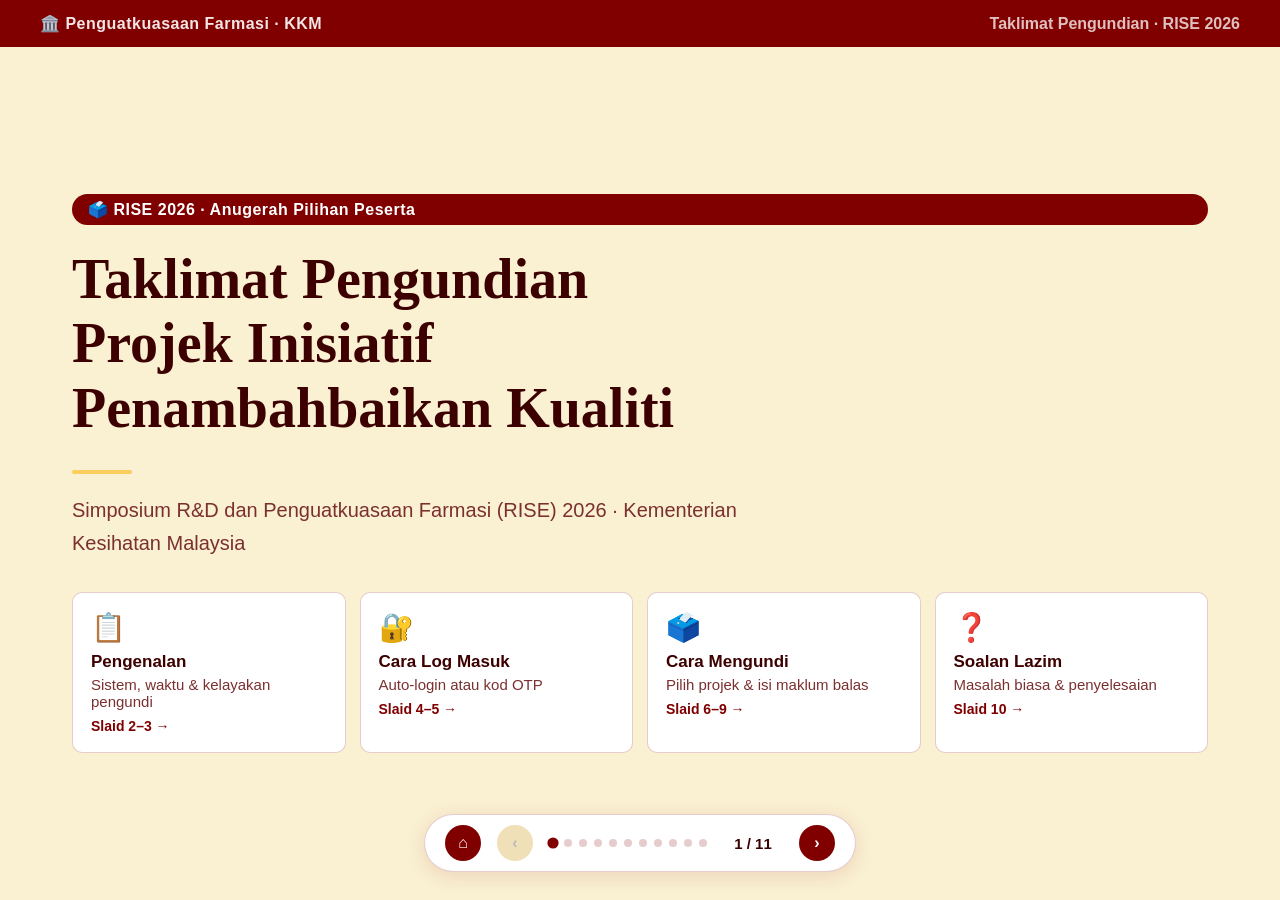
==== commit 19b69365: "style(eundi): increase all font sizes for projector readability" ====
--- a/eUndi_RISE2026_Slaid_Peserta.html
+++ b/eUndi_RISE2026_Slaid_Peserta.html
@@ -18,84 +18,84 @@
 .slide.active{opacity:1;pointer-events:auto;transform:translateX(0);}
 .slide.exit-left{opacity:0;transform:translateX(-60px);}
 .slide-header{display:flex;align-items:center;justify-content:space-between;padding:14px 40px;background:var(--maroon);color:#fff;flex-shrink:0;}
-.sh-brand{font-size:13px;font-weight:700;letter-spacing:.5px;opacity:.9;}
-.sh-title{font-size:13px;font-weight:600;opacity:.75;text-align:right;}
+.sh-brand{font-size:16px;font-weight:700;letter-spacing:.5px;opacity:.9;}
+.sh-title{font-size:16px;font-weight:600;opacity:.75;text-align:right;}
 .slide-body{flex:1;display:flex;flex-direction:column;justify-content:center;padding:32px 72px;overflow:hidden;}
-.eyebrow{font-size:11px;letter-spacing:3px;text-transform:uppercase;color:var(--maroon);font-weight:700;margin-bottom:10px;}
-h1.slide-h1{font-family:Georgia,'Times New Roman',serif;font-size:42px;font-weight:800;color:var(--maroon-dark);line-height:1.15;margin-bottom:14px;}
-h2.slide-h2{font-family:Georgia,'Times New Roman',serif;font-size:30px;font-weight:800;color:var(--maroon-dark);line-height:1.2;margin-bottom:12px;}
-.slide-sub{font-size:16px;color:var(--grey);line-height:1.65;max-width:680px;}
+.eyebrow{font-size:15px;letter-spacing:3px;text-transform:uppercase;color:var(--maroon);font-weight:700;margin-bottom:10px;}
+h1.slide-h1{font-family:Georgia,'Times New Roman',serif;font-size:56px;font-weight:800;color:var(--maroon-dark);line-height:1.15;margin-bottom:14px;}
+h2.slide-h2{font-family:Georgia,'Times New Roman',serif;font-size:40px;font-weight:800;color:var(--maroon-dark);line-height:1.2;margin-bottom:12px;}
+.slide-sub{font-size:20px;color:var(--grey);line-height:1.65;max-width:680px;}
 .cards{display:grid;gap:16px;margin-top:20px;}
 .cards.col2{grid-template-columns:repeat(2,1fr);}
 .cards.col3{grid-template-columns:repeat(3,1fr);}
 .card{background:var(--white);border:1px solid var(--maroon-border);border-radius:12px;padding:20px;}
-.card-ico{font-size:24px;margin-bottom:10px;}
-.card-title{font-size:14px;font-weight:800;color:var(--maroon-dark);margin-bottom:6px;}
-.card-desc{font-size:13px;color:var(--grey);line-height:1.55;}
+.card-ico{font-size:30px;margin-bottom:10px;}
+.card-title{font-size:18px;font-weight:800;color:var(--maroon-dark);margin-bottom:6px;}
+.card-desc{font-size:16px;color:var(--grey);line-height:1.55;}
 .card.accent{border-left:4px solid var(--maroon);background:var(--maroon-bg);}
 .card.accent .card-title{color:var(--maroon);}
 .steps{display:flex;flex-direction:column;gap:14px;margin-top:16px;}
 .step{display:flex;align-items:flex-start;gap:16px;}
-.step-num{width:32px;height:32px;border-radius:50%;background:var(--maroon);color:#fff;font-size:13px;font-weight:800;display:flex;align-items:center;justify-content:center;flex-shrink:0;margin-top:2px;}
+.step-num{width:38px;height:38px;border-radius:50%;background:var(--maroon);color:#fff;font-size:15px;font-weight:800;display:flex;align-items:center;justify-content:center;flex-shrink:0;margin-top:2px;}
 .step-content{}
-.step-title{font-size:14px;font-weight:800;color:var(--maroon-dark);margin-bottom:2px;}
-.step-desc{font-size:13px;color:var(--grey);line-height:1.55;}
+.step-title{font-size:18px;font-weight:800;color:var(--maroon-dark);margin-bottom:2px;}
+.step-desc{font-size:16px;color:var(--grey);line-height:1.55;}
 .two-col{display:grid;grid-template-columns:1fr 1fr;gap:32px;align-items:center;margin-top:16px;}
 .two-col.wide{grid-template-columns:1.2fr 1fr;}
 .mini-mock{background:var(--white);border-radius:12px;overflow:hidden;box-shadow:0 8px 32px rgba(128,0,0,.15);}
 .mini-mock-bar{background:linear-gradient(135deg,#800000,#4a0000);padding:14px 18px;text-align:center;}
-.mini-mock-bar .mml{font-size:9px;color:var(--gold);letter-spacing:2px;text-transform:uppercase;font-weight:700;margin-bottom:4px;}
-.mini-mock-bar .mmt{font-size:11px;font-weight:800;color:#fff;line-height:1.4;}
+.mini-mock-bar .mml{font-size:12px;color:var(--gold);letter-spacing:2px;text-transform:uppercase;font-weight:700;margin-bottom:4px;}
+.mini-mock-bar .mmt{font-size:14px;font-weight:800;color:#fff;line-height:1.4;}
 .mini-mock-body{padding:18px;}
-.mini-mock-label{font-size:10px;font-weight:700;color:#6e7781;text-transform:uppercase;margin-bottom:5px;}
-.mini-mock-input{width:100%;padding:9px 11px;border:1.5px solid #d0d7de;border-radius:7px;font-size:13px;color:#24292f;background:#fff;margin-bottom:12px;}
-.mini-mock-otp{font-size:22px;font-weight:700;letter-spacing:8px;text-align:center;color:#800000;border:1.5px solid #d0d7de;border-radius:7px;padding:9px;width:100%;margin-bottom:12px;}
-.mini-mock-btn{width:100%;padding:11px;border:none;border-radius:7px;font-size:13px;font-weight:700;background:#800000;color:#fff;cursor:default;}
-.mini-mock-link{display:block;text-align:center;margin-top:8px;font-size:11px;color:#6e7781;}
+.mini-mock-label{font-size:13px;font-weight:700;color:#6e7781;text-transform:uppercase;margin-bottom:5px;}
+.mini-mock-input{width:100%;padding:9px 11px;border:1.5px solid #d0d7de;border-radius:7px;font-size:15px;color:#24292f;background:#fff;margin-bottom:12px;}
+.mini-mock-otp{font-size:28px;font-weight:700;letter-spacing:8px;text-align:center;color:#800000;border:1.5px solid #d0d7de;border-radius:7px;padding:9px;width:100%;margin-bottom:12px;}
+.mini-mock-btn{width:100%;padding:11px;border:none;border-radius:7px;font-size:15px;font-weight:700;background:#800000;color:#fff;cursor:default;}
+.mini-mock-link{display:block;text-align:center;margin-top:8px;font-size:13px;color:#6e7781;}
 .mini-mock-spin{display:flex;align-items:center;gap:12px;padding:8px 0;}
 .mini-mock-spinner{width:32px;height:32px;border:3px solid #f0e6d8;border-top-color:#800000;border-radius:50%;animation:spin .7s linear infinite;flex-shrink:0;}
 @keyframes spin{to{transform:rotate(360deg);}}
-.mini-mock-spin-text{font-size:13px;color:#555;}
+.mini-mock-spin-text{font-size:15px;color:#555;}
 .criteria-box{background:var(--maroon-bg);border-left:4px solid var(--maroon);border-radius:8px;padding:16px 20px;margin-top:16px;}
-.criteria-box b{display:block;font-size:13px;font-weight:800;color:var(--maroon-dark);margin-bottom:8px;}
+.criteria-box b{display:block;font-size:16px;font-weight:800;color:var(--maroon-dark);margin-bottom:8px;}
 .criteria-box ul{padding-left:18px;}
-.criteria-box li{font-size:13px;color:var(--grey);line-height:1.8;}
+.criteria-box li{font-size:16px;color:var(--grey);line-height:1.8;}
 .fb-fields{display:flex;flex-direction:column;gap:12px;margin-top:16px;}
 .fb-field{background:var(--white);border:1px solid var(--maroon-border);border-radius:8px;padding:14px 16px;}
-.fb-field-num{font-size:10px;font-weight:700;color:var(--maroon);text-transform:uppercase;letter-spacing:1px;margin-bottom:4px;}
-.fb-field-label{font-size:13px;font-weight:700;color:var(--maroon-dark);line-height:1.4;}
+.fb-field-num{font-size:13px;font-weight:700;color:var(--maroon);text-transform:uppercase;letter-spacing:1px;margin-bottom:4px;}
+.fb-field-label{font-size:17px;font-weight:700;color:var(--maroon-dark);line-height:1.4;}
 .faq-list{display:flex;flex-direction:column;gap:10px;margin-top:16px;}
 .faq-item{background:var(--white);border:1px solid var(--maroon-border);border-radius:8px;padding:14px 16px;}
-.faq-q{font-size:13px;font-weight:800;color:var(--maroon-dark);margin-bottom:4px;display:flex;gap:10px;align-items:flex-start;}
+.faq-q{font-size:17px;font-weight:800;color:var(--maroon-dark);margin-bottom:4px;display:flex;gap:10px;align-items:flex-start;}
 .faq-q .fq-ico{color:var(--maroon);flex-shrink:0;}
-.faq-a{font-size:12.5px;color:var(--grey);line-height:1.6;padding-left:22px;}
+.faq-a{font-size:16px;color:var(--grey);line-height:1.6;padding-left:22px;}
 .callout{background:var(--maroon-bg);border:1px solid var(--maroon-border);border-radius:10px;padding:14px 18px;display:flex;gap:12px;align-items:flex-start;margin-top:16px;}
 .callout .ci{font-size:18px;flex-shrink:0;}
-.callout p{font-size:13px;color:var(--maroon-dark);line-height:1.6;}
+.callout p{font-size:17px;color:var(--maroon-dark);line-height:1.6;}
 .callout strong{color:var(--maroon);}
 .title-slide .slide-body{padding:48px 72px;justify-content:center;}
-.title-badge{display:inline-flex;align-items:center;gap:8px;background:var(--maroon);color:#fff;font-size:12px;font-weight:700;padding:6px 16px;border-radius:20px;margin-bottom:22px;letter-spacing:.5px;}
+.title-badge{display:inline-flex;align-items:center;gap:8px;background:var(--maroon);color:#fff;font-size:16px;font-weight:700;padding:6px 16px;border-radius:20px;margin-bottom:22px;letter-spacing:.5px;}
 .title-divider{width:60px;height:4px;background:var(--gold);border-radius:2px;margin:16px 0 20px;}
 .title-cards{display:grid;grid-template-columns:repeat(4,1fr);gap:14px;margin-top:32px;}
 .title-card{background:var(--white);border:1px solid var(--maroon-border);border-radius:10px;padding:18px;cursor:pointer;transition:all .2s;}
 .title-card:hover{border-color:var(--maroon);box-shadow:0 6px 20px rgba(128,0,0,.12);transform:translateY(-2px);}
-.title-card .tc-ico{font-size:22px;margin-bottom:8px;}
-.title-card .tc-title{font-size:13px;font-weight:800;color:var(--maroon-dark);margin-bottom:4px;}
-.title-card .tc-desc{font-size:12px;color:var(--grey);}
-.title-card .tc-go{font-size:11px;font-weight:700;color:var(--maroon);margin-top:8px;display:block;}
+.title-card .tc-ico{font-size:28px;margin-bottom:8px;}
+.title-card .tc-title{font-size:17px;font-weight:800;color:var(--maroon-dark);margin-bottom:4px;}
+.title-card .tc-desc{font-size:15px;color:var(--grey);}
+.title-card .tc-go{font-size:14px;font-weight:700;color:var(--maroon);margin-top:8px;display:block;}
 .contact-box{background:var(--white);border:1px solid var(--maroon-border);border-radius:12px;padding:24px 28px;margin-top:20px;max-width:480px;}
-.contact-box .ct{font-size:14px;font-weight:800;color:var(--maroon-dark);margin-bottom:6px;}
-.contact-box .cd{font-size:13px;color:var(--grey);line-height:1.6;}
+.contact-box .ct{font-size:18px;font-weight:800;color:var(--maroon-dark);margin-bottom:6px;}
+.contact-box .cd{font-size:17px;color:var(--grey);line-height:1.6;}
 #nav{position:fixed;bottom:28px;left:50%;transform:translateX(-50%);display:flex;align-items:center;gap:16px;background:var(--white);border:1px solid var(--maroon-border);border-radius:40px;padding:10px 20px;box-shadow:0 4px 20px rgba(128,0,0,.12);z-index:999;}
 .nav-btn{width:36px;height:36px;border-radius:50%;border:none;cursor:pointer;background:var(--maroon);color:#fff;font-size:16px;font-weight:700;display:flex;align-items:center;justify-content:center;transition:all .15s;}
 .nav-btn:hover{background:var(--maroon-light);}
 .nav-btn:disabled{background:var(--cream-dark);color:#bbb;cursor:not-allowed;}
-#slide-counter{font-size:13px;font-weight:700;color:var(--maroon-dark);min-width:60px;text-align:center;}
+#slide-counter{font-size:15px;font-weight:700;color:var(--maroon-dark);min-width:60px;text-align:center;}
 .nav-dots{display:flex;gap:7px;align-items:center;}
 .nav-dot{width:8px;height:8px;border-radius:50%;background:rgba(128,0,0,.2);border:none;cursor:pointer;padding:0;transition:all .2s;}
 .nav-dot.active{background:var(--maroon);transform:scale(1.4);}
 #progress{position:fixed;top:0;left:0;height:3px;background:linear-gradient(90deg,var(--gold),var(--maroon));transition:width .3s ease;z-index:1000;}
-.pill{display:inline-block;background:var(--maroon);color:#fff;font-size:11px;font-weight:700;padding:3px 10px;border-radius:12px;}
+.pill{display:inline-block;background:var(--maroon);color:#fff;font-size:14px;font-weight:700;padding:3px 10px;border-radius:12px;}
 .pill.soft{background:var(--maroon-bg);color:var(--maroon);border:1px solid var(--maroon-border);}
 @media(max-width:700px){
   .slide-body{padding:24px 28px;}
@@ -140,12 +140,12 @@
         <div class="card accent">
           <div class="card-ico">🌐</div><div class="card-title">Pautan Sistem</div>
           <div class="card-desc" style="margin-bottom:12px;">Akses sistem melalui pautan rasmi yang telah ditetapkan oleh Urus Setia.</div>
-          <div style="background:var(--white);border:1px solid var(--maroon-border);border-radius:8px;padding:10px 14px;font-size:13px;font-weight:700;color:var(--maroon);word-break:break-all;font-family:'Courier New',monospace;">go.gov.my/UNDI-RISE2026</div>
+          <div style="background:var(--white);border:1px solid var(--maroon-border);border-radius:8px;padding:10px 14px;font-size:18px;font-weight:700;color:var(--maroon);word-break:break-all;font-family:'Courier New',monospace;">go.gov.my/UNDI-RISE2026</div>
         </div>
         <div class="card accent">
           <div class="card-ico">📊</div><div class="card-title">Bilangan Projek</div>
           <div class="card-desc" style="margin-bottom:12px;">Terdapat <strong>16 projek</strong> Inisiatif Penambahbaikan Kualiti yang dipamerkan untuk dinilai dan diundi.</div>
-          <div style="display:flex;align-items:center;gap:12px;"><div style="font-size:42px;font-weight:800;color:var(--maroon);font-family:Georgia,serif;line-height:1;">16</div><div style="font-size:13px;color:var(--grey);line-height:1.4;">Projek Inisiatif<br>Penambahbaikan Kualiti</div></div>
+          <div style="display:flex;align-items:center;gap:12px;"><div style="font-size:48px;font-weight:800;color:var(--maroon);font-family:Georgia,serif;line-height:1;">16</div><div style="font-size:18px;color:var(--grey);line-height:1.4;">Projek Inisiatif<br>Penambahbaikan Kualiti</div></div>
         </div>
       </div>
       <div class="callout"><span class="ci">💡</span><p>Semak poster dan abstrak setiap projek sebelum membuat pilihan undi. Undi adalah <strong>muktamad</strong> dan tidak boleh diubah selepas dihantar.</p></div>
@@ -162,19 +162,19 @@
         <div class="card" style="border-left:4px solid var(--maroon);">
           <div class="card-ico">🗓️</div><div class="card-title">Waktu Pengundian</div>
           <div style="margin-top:12px;">
-            <div style="font-size:17px;font-weight:800;color:var(--maroon-dark);font-family:Georgia,serif;">28 Julai 2026</div>
-            <div style="font-size:13px;color:var(--grey);margin-top:2px;">Selasa</div>
+            <div style="font-size:20px;font-weight:800;color:var(--maroon-dark);font-family:Georgia,serif;">28 Julai 2026</div>
+            <div style="font-size:18px;color:var(--grey);margin-top:2px;">Selasa</div>
             <div style="margin-top:10px;background:var(--maroon-bg);border-radius:8px;padding:10px 14px;display:flex;align-items:center;gap:10px;">
-              <span style="font-size:20px;">⏰</span>
-              <div><div style="font-size:16px;font-weight:800;color:var(--maroon);">8.00 pagi – 5.00 petang</div><div style="font-size:12px;color:var(--grey);margin-top:2px;">Pengundian hanya boleh dibuat dalam tempoh yang ditetapkan</div></div>
+              <span style="font-size:24px;">⏰</span>
+              <div><div style="font-size:20px;font-weight:800;color:var(--maroon);">8.00 pagi – 5.00 petang</div><div style="font-size:16px;color:var(--grey);margin-top:2px;">Pengundian hanya boleh dibuat dalam tempoh yang ditetapkan</div></div>
             </div>
           </div>
         </div>
         <div class="card" style="border-left:4px solid var(--maroon);">
           <div class="card-ico">✅</div><div class="card-title">Siapa Layak Mengundi?</div>
           <div style="margin-top:12px;">
-            <div style="background:rgba(34,120,34,.08);border:1px solid rgba(34,120,34,.2);border-radius:8px;padding:10px 14px;margin-bottom:10px;"><div style="font-size:12px;font-weight:800;color:#166534;margin-bottom:4px;">✅ LAYAK</div><div style="font-size:13px;color:#14532d;line-height:1.5;">Semua peserta persidangan yang <strong>berdaftar</strong></div></div>
-            <div style="background:rgba(185,28,28,.08);border:1px solid rgba(185,28,28,.2);border-radius:8px;padding:10px 14px;"><div style="font-size:12px;font-weight:800;color:#991b1b;margin-bottom:4px;">❌ TIDAK LAYAK</div><div style="font-size:13px;color:#7f1d1d;line-height:1.5;"><strong>Pembentang</strong> projek Inisiatif Penambahbaikan Kualiti</div></div>
+            <div style="background:rgba(34,120,34,.08);border:1px solid rgba(34,120,34,.2);border-radius:8px;padding:10px 14px;margin-bottom:10px;"><div style="font-size:16px;font-weight:800;color:#166534;margin-bottom:4px;">✅ LAYAK</div><div style="font-size:18px;color:#14532d;line-height:1.5;">Semua peserta persidangan yang <strong>berdaftar</strong></div></div>
+            <div style="background:rgba(185,28,28,.08);border:1px solid rgba(185,28,28,.2);border-radius:8px;padding:10px 14px;"><div style="font-size:16px;font-weight:800;color:#991b1b;margin-bottom:4px;">❌ TIDAK LAYAK</div><div style="font-size:18px;color:#7f1d1d;line-height:1.5;"><strong>Pembentang</strong> projek Inisiatif Penambahbaikan Kualiti</div></div>
           </div>
         </div>
       </div>
@@ -239,7 +239,7 @@
       <p class="slide-sub">Selepas log masuk, borang pengundian dipaparkan secara automatik. Anda perlu melengkapkan <strong>dua bahagian</strong> sebelum menghantar undi.</p>
       <div class="cards col2" style="margin-top:20px;">
         <div class="card accent"><div class="card-ico">🗳️</div><div class="card-title">Bahagian 1 — Pilihan Projek</div><div class="card-desc">Semak poster dan abstrak setiap projek, kemudian pilih <strong>tepat 3 projek</strong> terbaik berdasarkan kriteria penilaian.</div></div>
-        <div class="card accent"><div class="card-ico">💬</div><div class="card-title">Bahagian 2 — Maklum Balas <span class="pill" style="font-size:10px;">Wajib</span></div><div class="card-desc">Isi ketiga-tiga ruangan maklum balas. Bahagian ini <strong>wajib</strong> — undi tidak boleh dihantar jika maklum balas tidak lengkap.</div></div>
+        <div class="card accent"><div class="card-ico">💬</div><div class="card-title">Bahagian 2 — Maklum Balas <span class="pill" style="font-size:15px;">Wajib</span></div><div class="card-desc">Isi ketiga-tiga ruangan maklum balas. Bahagian ini <strong>wajib</strong> — undi tidak boleh dihantar jika maklum balas tidak lengkap.</div></div>
       </div>
       <div class="criteria-box"><b>Kriteria Pemilihan Projek:</b><ul><li>Kualiti projek</li><li>Kreativiti dan inovasi</li><li>Impak serta nilai tambah kepada penguatkuasaan farmasi</li><li>Keberkesanan penyampaian dan daya tarikan pembentangan</li></ul></div>
     </div>
@@ -260,10 +260,10 @@
         </div>
         <div>
           <div class="card" style="margin-bottom:12px;border-color:var(--gold);background:rgba(250,206,92,.08);">
-            <div style="display:flex;justify-content:space-between;align-items:flex-start;margin-bottom:8px;"><span style="background:#800000;color:var(--gold);font-size:10px;font-weight:800;padding:2px 8px;border-radius:4px;">QII-02</span><span style="font-size:18px;">✅</span></div>
-            <div style="font-size:13px;font-weight:700;color:var(--maroon-dark);margin-bottom:10px;">Aplikasi Semakan Status Sampel Forensik Farmasi</div>
-            <div style="display:flex;gap:6px;margin-bottom:10px;"><button style="padding:5px 10px;border:1px solid var(--maroon-border);border-radius:6px;font-size:11px;background:var(--white);color:var(--maroon-dark);">📄 Poster</button><button style="padding:5px 10px;border:1px solid var(--maroon-border);border-radius:6px;font-size:11px;background:var(--white);color:var(--maroon-dark);">📋 Abstrak</button></div>
-            <div style="border-top:1px solid var(--maroon-border);padding-top:8px;font-size:12px;color:var(--grey);">☑ Pilih projek ini</div>
+            <div style="display:flex;justify-content:space-between;align-items:flex-start;margin-bottom:8px;"><span style="background:#800000;color:var(--gold);font-size:15px;font-weight:800;padding:2px 8px;border-radius:4px;">QII-02</span><span style="font-size:22px;">✅</span></div>
+            <div style="font-size:18px;font-weight:700;color:var(--maroon-dark);margin-bottom:10px;">Aplikasi Semakan Status Sampel Forensik Farmasi</div>
+            <div style="display:flex;gap:6px;margin-bottom:10px;"><button style="padding:5px 10px;border:1px solid var(--maroon-border);border-radius:6px;font-size:15px;background:var(--white);color:var(--maroon-dark);">📄 Poster</button><button style="padding:5px 10px;border:1px solid var(--maroon-border);border-radius:6px;font-size:15px;background:var(--white);color:var(--maroon-dark);">📋 Abstrak</button></div>
+            <div style="border-top:1px solid var(--maroon-border);padding-top:8px;font-size:16px;color:var(--grey);">☑ Pilih projek ini</div>
           </div>
           <div class="callout" style="margin-top:0;"><span class="ci">💡</span><p>Semak poster dan abstrak <strong>sebelum</strong> membuat pilihan undi. Undi adalah <strong>muktamad</strong> dan tidak boleh diubah.</p></div>
         </div>
@@ -276,7 +276,7 @@
     <div class="slide-header"><span class="sh-brand">💬 Maklum Balas Peserta</span><span class="sh-title">Panduan 2 · Bahagian 2</span></div>
     <div class="slide-body">
       <div class="eyebrow">Panduan 2 · Bahagian 2 — Maklum Balas</div>
-      <h2 class="slide-h2">Maklum Balas Peserta <span class="pill" style="font-size:14px;vertical-align:middle;">Wajib</span></h2>
+      <h2 class="slide-h2">Maklum Balas Peserta <span class="pill" style="font-size:18px;vertical-align:middle;">Wajib</span></h2>
       <p class="slide-sub" style="margin-bottom:0;">Ketiga-tiga ruangan maklum balas di bawah adalah <strong>wajib diisi</strong> sebelum undi boleh dihantar.</p>
       <div class="fb-fields">
         <div class="fb-field"><div class="fb-field-num">Ruangan 1</div><div class="fb-field-label">Penilaian dan Maklum Balas terhadap Projek R&amp;D Penguatkuasaan Farmasi</div></div>
@@ -302,10 +302,10 @@
         <div>
           <div class="callout" style="margin-top:0;"><span class="ci">⚠️</span><p>Undi adalah <strong>muktamad</strong> dan tidak boleh diubah selepas dihantar.</p></div>
           <div style="margin-top:14px;background:var(--white);border:1px solid var(--maroon-border);border-radius:10px;padding:16px 18px;">
-            <div style="font-size:12px;font-weight:700;color:var(--grey);margin-bottom:10px;text-transform:uppercase;letter-spacing:.5px;">Bar Penghantaran</div>
+            <div style="font-size:16px;font-weight:700;color:var(--grey);margin-bottom:10px;text-transform:uppercase;letter-spacing:.5px;">Bar Penghantaran</div>
             <div style="display:flex;justify-content:space-between;align-items:center;gap:10px;">
-              <div><div style="font-size:12px;color:var(--grey);">Dipilih: <span style="font-weight:800;color:var(--maroon);font-size:16px;">3</span> daripada <strong>3</strong> projek</div><div style="font-size:11px;color:var(--grey);margin-top:2px;">Maklum balas: ✅ Lengkap</div></div>
-              <button style="background:#800000;color:#fff;border:none;padding:10px 16px;border-radius:8px;font-size:13px;font-weight:800;cursor:default;">✓ Hantar Undi</button>
+              <div><div style="font-size:16px;color:var(--grey);">Dipilih: <span style="font-weight:800;color:var(--maroon);font-size:20px;">3</span> daripada <strong>3</strong> projek</div><div style="font-size:15px;color:var(--grey);margin-top:2px;">Maklum balas: ✅ Lengkap</div></div>
+              <button style="background:#800000;color:#fff;border:none;padding:10px 16px;border-radius:8px;font-size:18px;font-weight:800;cursor:default;">✓ Hantar Undi</button>
             </div>
           </div>
         </div>
@@ -338,11 +338,11 @@
       <p class="slide-sub" style="margin-bottom:0;">Pandangan dan cadangan anda amat dihargai — segala maklum balas yang diberikan akan digunakan bagi menambah baik pelaksanaan RISE pada masa hadapan.</p>
       <div class="contact-box"><div class="ct">📞 Perlu bantuan?</div><div class="cd">Hubungi Urus Setia / Jawatankuasa RISE 2026 untuk sebarang pertanyaan berkaitan pendaftaran pengundi, masalah log masuk, atau isu teknikal semasa sesi pengundian.</div></div>
       <div class="cards col3" style="margin-top:20px;">
-        <div class="card" style="text-align:center;"><div style="font-size:28px;margin-bottom:8px;">🔐</div><div class="card-title">Log Masuk</div><div class="card-desc">Auto-login atau OTP @moh.gov.my</div></div>
-        <div class="card" style="text-align:center;"><div style="font-size:28px;margin-bottom:8px;">🗳️</div><div class="card-title">Pilih 3 Projek</div><div class="card-desc">Semak poster &amp; abstrak sebelum mengundi</div></div>
-        <div class="card" style="text-align:center;"><div style="font-size:28px;margin-bottom:8px;">💬</div><div class="card-title">Isi Maklum Balas</div><div class="card-desc">3 ruangan wajib sebelum hantar undi</div></div>
-      </div>
-      <div style="margin-top:20px;font-size:12px;color:var(--grey);text-align:center;width:100%;">Jawatankuasa RISE © 2026 · Penguatkuasaan Farmasi, Kementerian Kesihatan Malaysia</div>
+        <div class="card" style="text-align:center;"><div style="font-size:32px;margin-bottom:8px;">🔐</div><div class="card-title">Log Masuk</div><div class="card-desc">Auto-login atau OTP @moh.gov.my</div></div>
+        <div class="card" style="text-align:center;"><div style="font-size:32px;margin-bottom:8px;">🗳️</div><div class="card-title">Pilih 3 Projek</div><div class="card-desc">Semak poster &amp; abstrak sebelum mengundi</div></div>
+        <div class="card" style="text-align:center;"><div style="font-size:32px;margin-bottom:8px;">💬</div><div class="card-title">Isi Maklum Balas</div><div class="card-desc">3 ruangan wajib sebelum hantar undi</div></div>
+      </div>
+      <div style="margin-top:20px;font-size:16px;color:var(--grey);text-align:center;width:100%;">Jawatankuasa RISE © 2026 · Penguatkuasaan Farmasi, Kementerian Kesihatan Malaysia</div>
     </div>
   </div>
 
